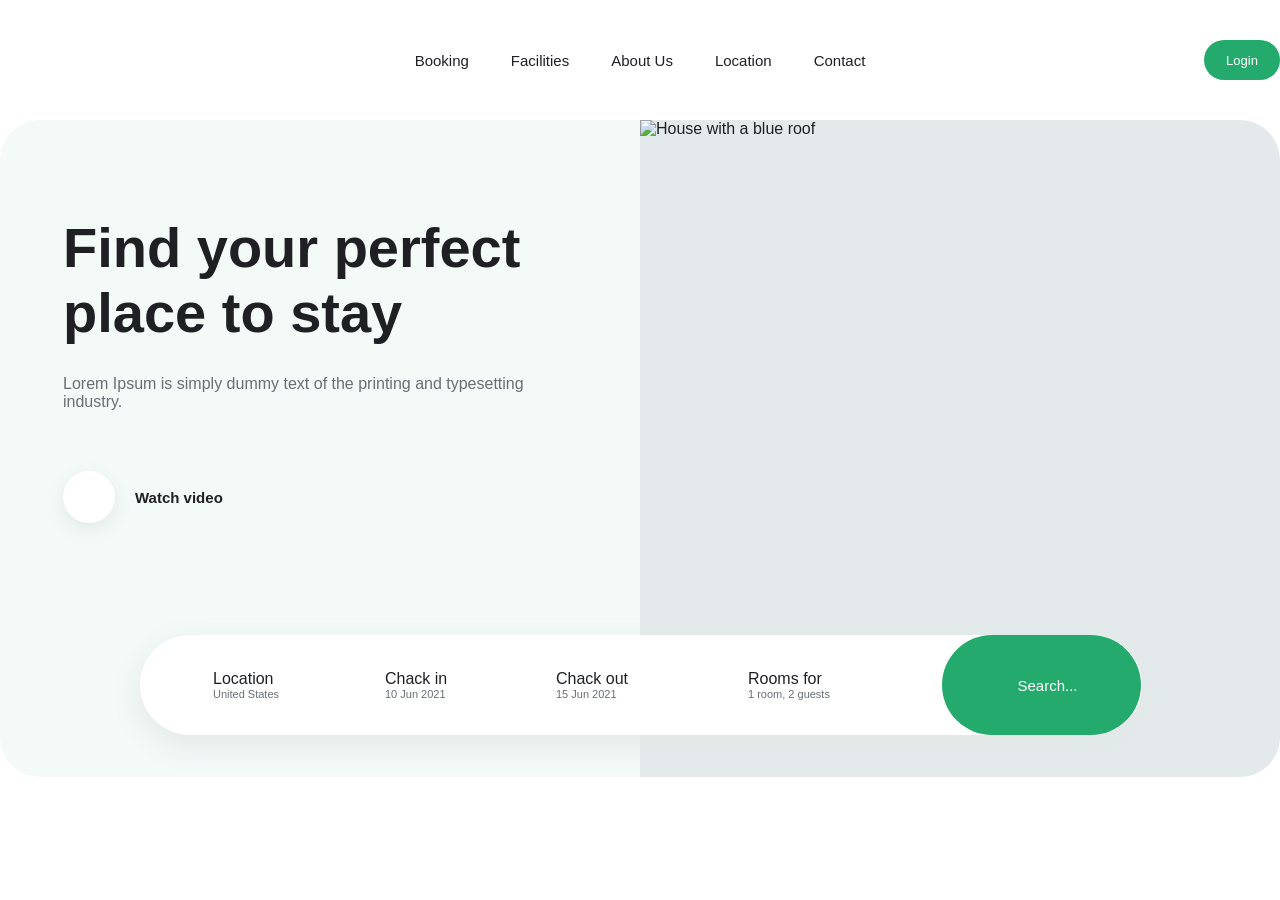
==== voris.html @ c8ea40e9 "third commit" ====
<!DOCTYPE html>
<html lang="en">
<head>
    <meta charset="UTF-8">
    <meta name="viewport" content="width=device-width, initial-scale=1.0">
    <title>Document</title>
    <link rel="stylesheet" href="./voris.css">
</head>
<body>
    <div class="box">
    <div class="nav">
        <div></div>
        <div class="menu">
            <a href="#">Booking</a>
            <a href="#">Facilities</a>
            <a href="#">About Us</a>
            <a href="#">Location</a>
            <a href="#">Contact</a>
        </div>
        <a class="login" href="#">Login</a>
    </div>
</div>
<div class="box">
    <div class="hero">
        <div class="hero-left">
            <h1 class="hero-title">Find your perfect place to stay</h1>
            <p class="hero-text">Lorem Ipsum is simply dummy text of the printing and typesetting industry.</p>
            <div class="watch">
                <div class="play"><i class="fas fa-play"></i></div>
                <p class="watch-text">Watch video</p>
            </div>
        </div>
        <img class="hero-img" src="" alt="House with a blue roof">
        <div class="search">
            <div class="s-field">
                <i class="fas fa-map-marker-alt"></i>
                <p class="s-name">Location</p>
                <p class="s-sub">United States</p>
            </div>
            <div class="s-field">
                <i class="far fa-calendar-alt"></i>
                <p class="s-name">Chack in</p>
                <p class="s-sub">10 Jun 2021</p>
            </div>
            <div class="s-field">
                <i class="far fa-calendar-alt"></i>
                <p class="s-name">Chack out</p>
                <p class="s-sub">15 Jun 2021</p>
            </div>
            <div class="s-field">
                <i class="fas fa-user"></i>
                <p class="s-name">Rooms for</p>
                <p class="s-sub">1 room, 2 guests</p>
            </div>
            <a class="s-btn" href="#"><i class="fas fa-search"></i>Search...</a>
        </div>
    </div>
</div>
</body>
</html>
---- voris.css ----
*{
    margin: 0px;
    padding: 0px;
}
body{
    background-color: white;
    font-family: Arial, Helvetica, sans-serif;
    font-size: 16px;
    color: rgb(30, 32, 36);
}
img{
    display: block;
    background-color: rgb(228, 234, 236);
}
a{
    color: rgb(30, 32, 36);
    text-decoration: none;
}
.box{
    position: relative;
    width: 1280px;
    margin: 0px auto;
}
h2{
    font-size: 40px;
    font-weight: bold;
}
.pill{
    display: grid;
    place-items: center;
    width: 170px;
    height: 52px;
    border-radius: 26px;
    background-color: rgb(37, 170, 110);
    font-size: 14px;
    color: white;
}
@media (max-width: 1200px){
    .box{
        width: 940px;
    }
    h2{
        font-size: 34px;
    }
}
@media (max-width: 700px){
    .box{
        width: 320px;
    }
    h2{
        font-size: 28px;
    }
}
.nav{
    display: grid;
    grid-template-columns: 1fr auto 1fr;
    align-items: center;
    height: 120px;
}
.menu{
    display: grid;
    grid-template-columns: repeat(5, auto);
    gap: 42px;
}
.menu a{
    font-size: 15px;
}
.login{
    display: grid;
    place-items: center;
    place-self: center end;
    width: 76px;
    height: 40px;
    border-radius: 20px;
    background-color: rgb(37, 170, 110);
    font-size: 13px;
    color: white;
}
@media (max-width: 700px){
    .menu{
        display: none;
    }
    .nav{
        grid-template-columns: 1fr 1fr;
        height: 80px;
    }
}
.hero{
    position: relative;
    display: grid;
    grid-template-columns: 1fr 640px;
    height: 657px;
    border-radius: 40px;
    background-color: rgb(243, 250, 248);
}
.hero-left{
    padding: 95px 0px 0px 63px;
}
.hero-title{
    width: 560px;
    font-size: 56px;
    font-weight: bold;
}
.hero-text{
    width: 500px;
    margin-top: 30px;
    font-size: 16px;
    color: rgb(105, 110, 115);
}
.watch{
    display: grid;
    grid-template-columns: auto auto;
    justify-content: start;
    align-items: center;
    gap: 20px;
    margin-top: 60px;
}
.play{
    display: grid;
    place-items: center;
    width: 52px;
    height: 52px;
    border-radius: 50%;
    background-color: white;
    box-shadow: 0px 6px 18px rgb(225, 232, 230);
    font-size: 14px;
    color: rgb(37, 170, 110);
}
.watch-text{
    font-size: 15px;
    font-weight: bold;
}
.hero-img{
    width: 640px;
    height: 657px;
    border-radius: 0px 40px 40px 0px;
}
.search{
    position: absolute;
    top: 515px;
    left: 140px;
    display: grid;
    grid-template-columns: 172px 171px 192px 224px 199px;
    align-items: center;
    width: 959px;
    height: 100px;
    padding-left: 43px;
    border-radius: 50px;
    background-color: white;
    box-shadow: 0px 10px 30px rgb(225, 232, 230);
}
.s-field{
    display: grid;
    grid-template-columns: 30px auto;
    grid-template-rows: auto auto;
    align-items: center;
}
.s-field i{
    grid-row: 1 / 3;
    place-self: center start;
    font-size: 18px;
    color: rgb(37, 170, 110);
}
.s-name{
    font-size: 16px;
}
.s-sub{
    font-size: 11px;
    color: rgb(105, 110, 115);
}
.s-btn{
    display: grid;
    grid-template-columns: auto auto;
    justify-content: center;
    align-items: center;
    gap: 12px;
    width: 199px;
    height: 100px;
    border-radius: 50px;
    background-color: rgb(37, 170, 110);
    font-size: 15px;
    color: white;
}
@media (max-width: 1200px){
    .hero{
        grid-template-columns: 1fr 420px;
        height: 560px;
    }
    .hero-left{
        padding: 70px 0px 0px 40px;
    }
    .hero-title{
        width: 440px;
        font-size: 44px;
    }
    .hero-text{
        width: 400px;
    }
    .hero-img{
        width: 420px;
        height: 560px;
    }
    .search{
        top: 450px;
        left: 40px;
        grid-template-columns: 150px 140px 150px 160px 150px;
        width: 760px;
        padding-left: 30px;
    }
}
@media (max-width: 700px){
    .hero{
        grid-template-columns: 1fr;
        height: auto;
        padding-bottom: 20px;
    }
    .hero-left{
        padding: 30px 20px 0px 20px;
    }
    .hero-title{
        width: 280px;
        font-size: 34px;
    }
    .hero-text{
        width: 280px;
        margin-top: 16px;
    }
    .watch{
        margin-top: 24px;
    }
    .hero-img{
        width: 320px;
        height: 240px;
        margin-top: 24px;
        border-radius: 0px;
    }
    .search{
        position: relative;
        top: 0px;
        left: 0px;
        grid-template-columns: 1fr;
        width: 260px;
        height: auto;
        margin: 20px auto 0px auto;
        padding: 20px;
        gap: 14px;
        border-radius: 24px;
    }
    .s-btn{
        width: 260px;
        height: 56px;
        border-radius: 28px;
    }
}
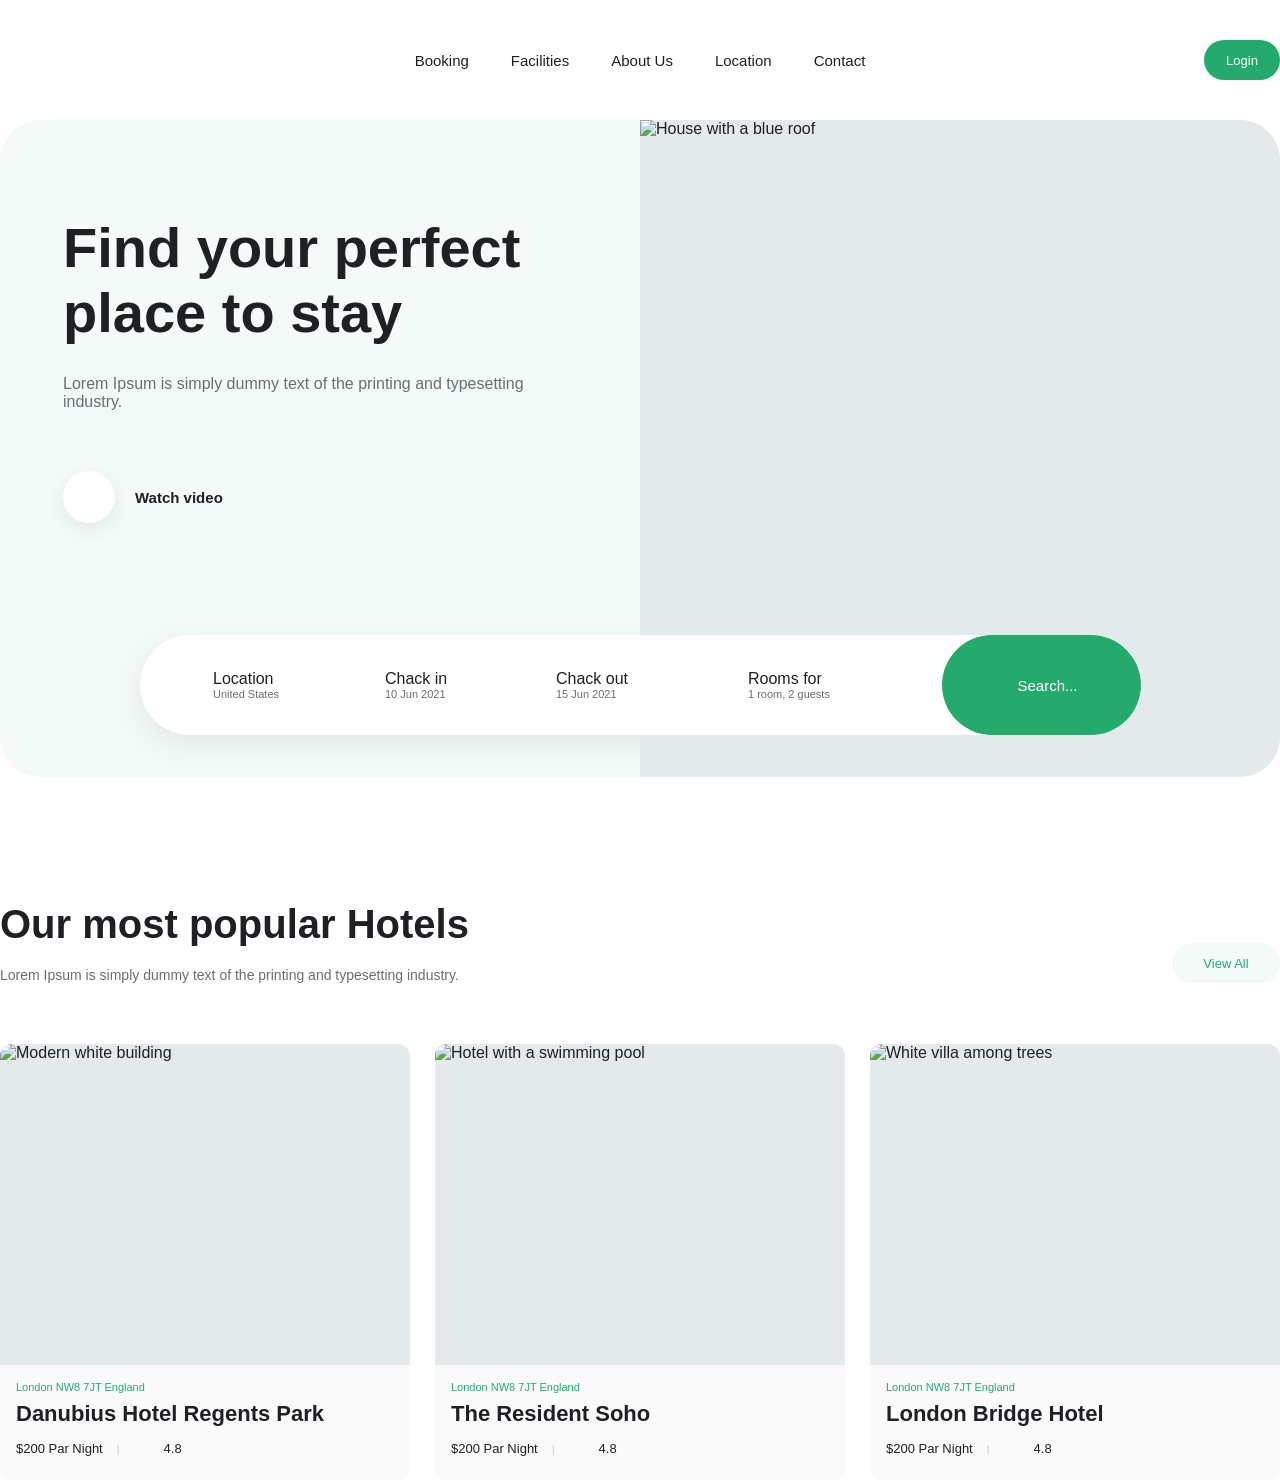
==== commit 30aecb46: "fourth commit" ====
--- a/voris.html
+++ b/voris.html
@@ -56,5 +56,54 @@
         </div>
     </div>
 </div>
+<div class="hotels">
+    <div class="box">
+        <div class="h-head">
+            <div>
+                <h2>Our most popular Hotels</h2>
+                <p class="h-sub">Lorem Ipsum is simply dummy text of the printing and typesetting industry.</p>
+            </div>
+            <a class="view" href="#">View All</a>
+        </div>
+        <div class="h-grid">
+            <div class="h-card">
+                <img class="h-img" src="" alt="Modern white building">
+                <div class="h-body">
+                    <p class="h-loc">London NW8 7JT England</p>
+                    <p class="h-name">Danubius Hotel Regents Park</p>
+                    <div class="h-row">
+                        <p class="h-price">$200 Par Night</p>
+                        <p class="h-stars"><span class="sep">|</span><i class="fas fa-star"></i><i class="fas fa-star"></i><i class="fas fa-star"></i><i class="fas fa-star"></i><i class="far fa-star"></i></p>
+                        <p class="h-rate">4.8</p>
+                    </div>
+                </div>
+            </div>
+            <div class="h-card">
+                <img class="h-img" src="" alt="Hotel with a swimming pool">
+                <div class="h-body">
+                    <p class="h-loc">London NW8 7JT England</p>
+                    <p class="h-name">The Resident Soho</p>
+                    <div class="h-row">
+                        <p class="h-price">$200 Par Night</p>
+                        <p class="h-stars"><span class="sep">|</span><i class="fas fa-star"></i><i class="fas fa-star"></i><i class="fas fa-star"></i><i class="fas fa-star"></i><i class="far fa-star"></i></p>
+                        <p class="h-rate">4.8</p>
+                    </div>
+                </div>
+            </div>
+            <div class="h-card">
+                <img class="h-img" src="" alt="White villa among trees">
+                <div class="h-body">
+                    <p class="h-loc">London NW8 7JT England</p>
+                    <p class="h-name">London Bridge Hotel</p>
+                    <div class="h-row">
+                        <p class="h-price">$200 Par Night</p>
+                        <p class="h-stars"><span class="sep">|</span><i class="fas fa-star"></i><i class="fas fa-star"></i><i class="fas fa-star"></i><i class="fas fa-star"></i><i class="far fa-star"></i></p>
+                        <p class="h-rate">4.8</p>
+                    </div>
+                </div>
+            </div>
+        </div>
+    </div>
+</div>
 </body>
 </html>
--- a/voris.css
+++ b/voris.css
@@ -251,4 +251,107 @@
         height: 56px;
         border-radius: 28px;
     }
+}
+.hotels{
+    padding-top: 125px;
+}
+.h-head{
+    display: grid;
+    grid-template-columns: 1fr auto;
+    align-items: end;
+}
+.h-sub{
+    width: 500px;
+    margin-top: 20px;
+    font-size: 14px;
+    color: rgb(105, 110, 115);
+}
+.view{
+    display: grid;
+    place-items: center;
+    width: 108px;
+    height: 40px;
+    border-radius: 20px;
+    background-color: rgb(243, 250, 248);
+    font-size: 13px;
+    color: rgb(37, 170, 110);
+}
+.h-grid{
+    display: grid;
+    grid-template-columns: repeat(3, 1fr);
+    gap: 25px;
+    margin-top: 61px;
+}
+.h-card{
+    border-radius: 12px;
+    background-color: rgb(250, 250, 250);
+}
+.h-img{
+    width: 100%;
+    height: 321px;
+    border-radius: 12px 12px 0px 0px;
+}
+.h-body{
+    padding: 16px 16px 24px 16px;
+}
+.h-loc{
+    font-size: 11px;
+    color: rgb(37, 170, 110);
+}
+.h-name{
+    margin-top: 8px;
+    font-size: 22px;
+    font-weight: bold;
+}
+.h-row{
+    display: grid;
+    grid-template-columns: auto auto auto;
+    justify-content: start;
+    align-items: center;
+    gap: 14px;
+    margin-top: 14px;
+}
+.h-price{
+    font-size: 13px;
+}
+.h-stars{
+    font-size: 11px;
+    color: rgb(235, 80, 80);
+}
+.h-stars i{
+    margin-left: 4px;
+}
+.sep{
+    margin-right: 10px;
+    color: rgb(200, 205, 205);
+}
+.h-rate{
+    font-size: 13px;
+}
+@media (max-width: 1200px){
+    .h-img{
+        height: 240px;
+    }
+    .h-name{
+        font-size: 18px;
+    }
+}
+@media (max-width: 700px){
+    .hotels{
+        padding-top: 60px;
+    }
+    .h-head{
+        grid-template-columns: 1fr;
+        gap: 16px;
+    }
+    .h-sub{
+        width: 300px;
+    }
+    .h-grid{
+        grid-template-columns: 1fr;
+        margin-top: 30px;
+    }
+    .h-img{
+        height: 220px;
+    }
 }
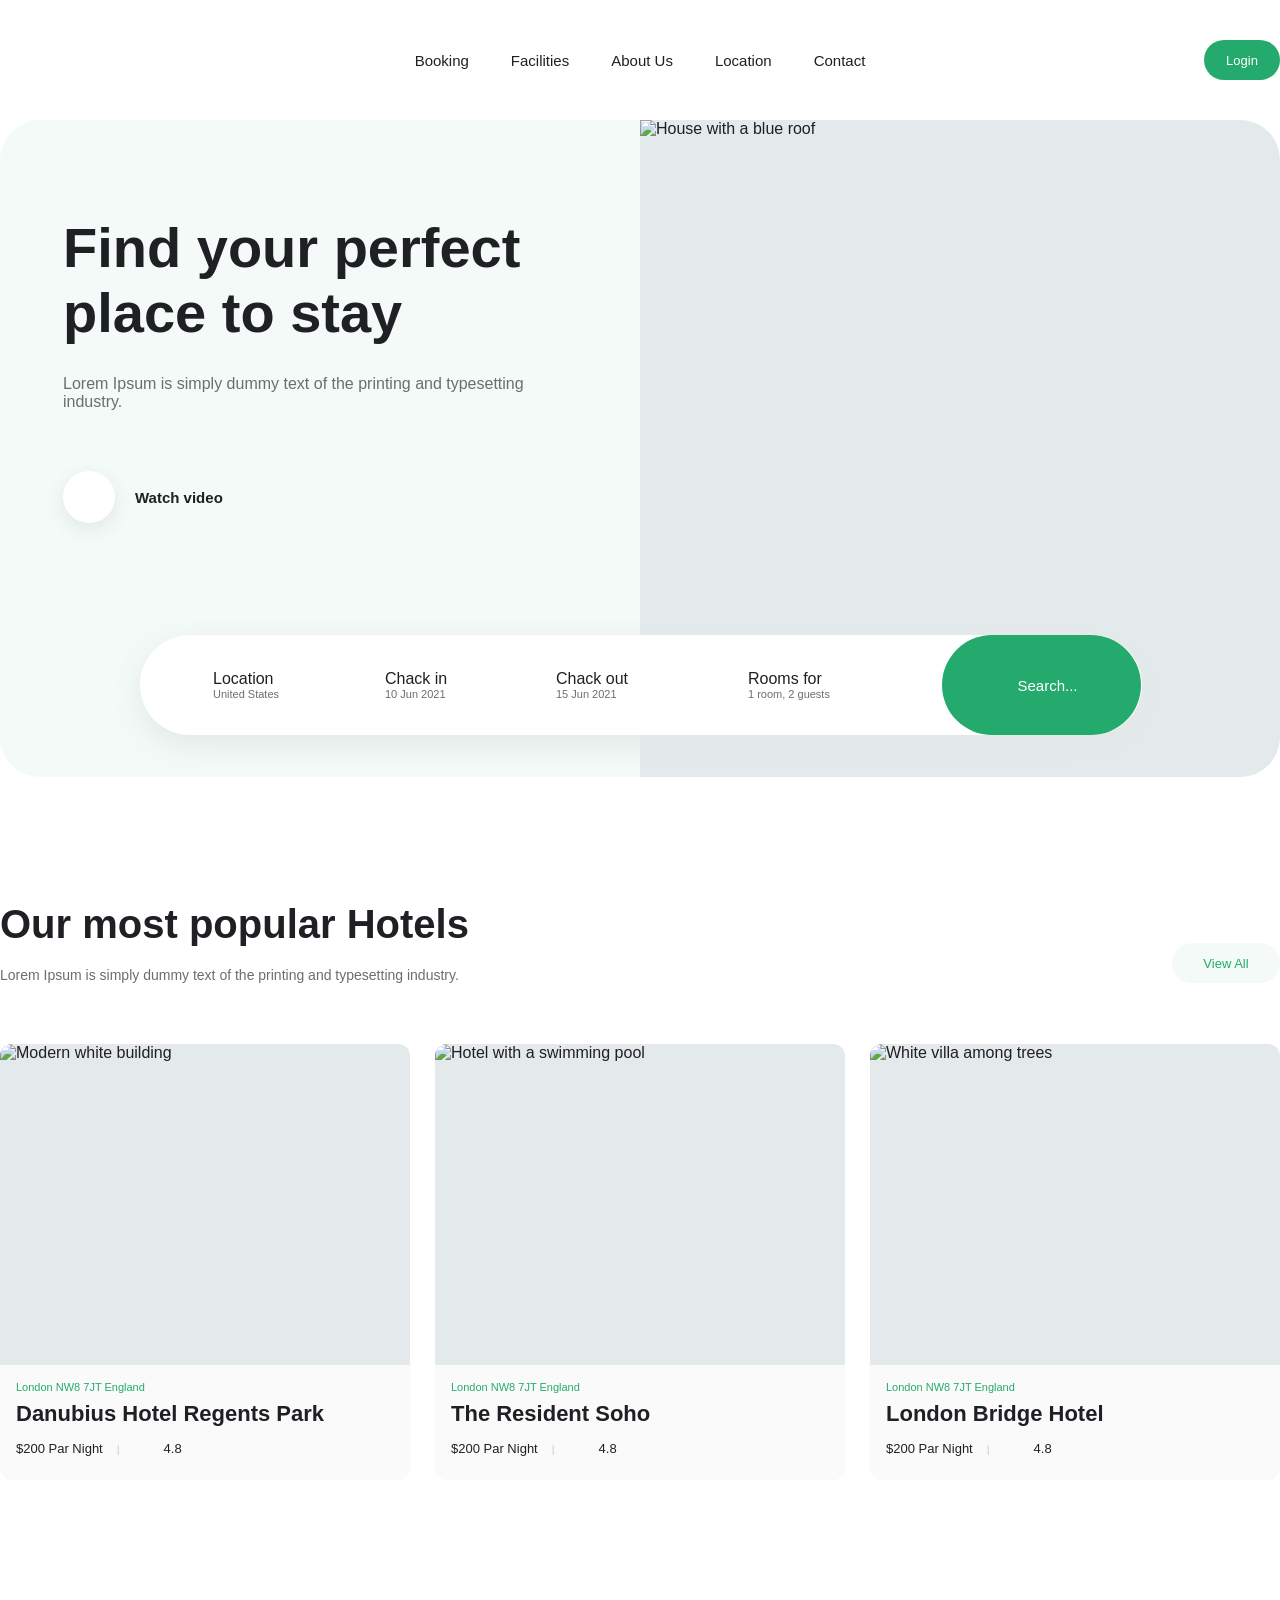
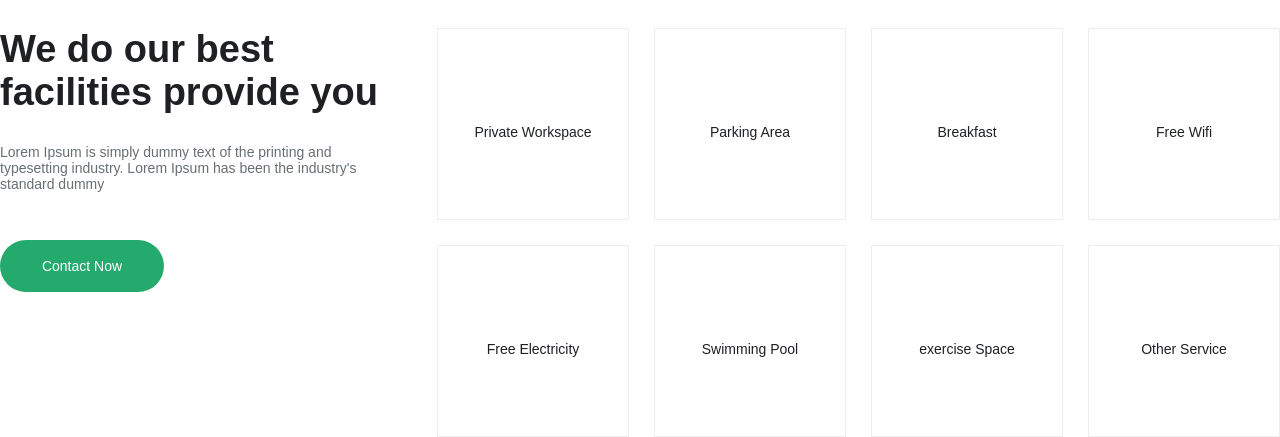
==== commit bcc93a9f: "fifth commit" ====
--- a/voris.html
+++ b/voris.html
@@ -105,5 +105,26 @@
         </div>
     </div>
 </div>
+<div class="facilities">
+    <div class="box">
+        <div class="fac-wrap">
+            <div class="fac-left">
+                <h2 class="fac-title">We do our best facilities provide you</h2>
+                <p class="fac-text">Lorem Ipsum is simply dummy text of the printing and typesetting industry. Lorem Ipsum has been the industry's standard dummy</p>
+                <a class="pill fac-btn" href="#">Contact Now</a>
+            </div>
+            <div class="fac-grid">
+            <div class="fac"><i class="fas fa-laptop"></i><p class="fac-name">Private Workspace</p></div>
+            <div class="fac"><i class="fas fa-parking"></i><p class="fac-name">Parking Area</p></div>
+            <div class="fac"><i class="fas fa-coffee"></i><p class="fac-name">Breakfast</p></div>
+            <div class="fac"><i class="fas fa-wifi"></i><p class="fac-name">Free Wifi</p></div>
+            <div class="fac"><i class="fas fa-bolt"></i><p class="fac-name">Free Electricity</p></div>
+            <div class="fac"><i class="fas fa-swimmer"></i><p class="fac-name">Swimming Pool</p></div>
+            <div class="fac"><i class="fas fa-dumbbell"></i><p class="fac-name">exercise Space</p></div>
+            <div class="fac"><i class="fas fa-ellipsis-h"></i><p class="fac-name">Other Service</p></div>
+            </div>
+        </div>
+    </div>
+</div>
 </body>
 </html>
--- a/voris.css
+++ b/voris.css
@@ -354,4 +354,81 @@
     .h-img{
         height: 220px;
     }
+}
+.facilities{
+    padding-top: 148px;
+}
+.fac-wrap{
+    display: grid;
+    grid-template-columns: 1fr 843px;
+    align-items: start;
+}
+.fac-title{
+    width: 400px;
+    font-size: 38px;
+}
+.fac-text{
+    width: 380px;
+    margin-top: 30px;
+    font-size: 14px;
+    color: rgb(105, 110, 115);
+}
+.fac-btn{
+    width: 164px;
+    height: 52px;
+    margin-top: 48px;
+}
+.fac-grid{
+    display: grid;
+    grid-template-columns: repeat(4, 192px);
+    grid-template-rows: repeat(2, 192px);
+    gap: 25px;
+}
+.fac{
+    display: grid;
+    place-items: center;
+    align-content: center;
+    gap: 16px;
+    border: 1px solid rgb(235, 238, 238);
+    background-color: white;
+}
+.fac i{
+    font-size: 34px;
+    color: rgb(37, 170, 110);
+}
+.fac-name{
+    font-size: 14px;
+}
+@media (max-width: 1200px){
+    .fac-wrap{
+        grid-template-columns: 1fr;
+        gap: 40px;
+    }
+    .fac-title{
+        width: 600px;
+    }
+    .fac-text{
+        width: 600px;
+    }
+    .fac-grid{
+        grid-template-columns: repeat(4, 1fr);
+        grid-template-rows: repeat(2, 150px);
+        gap: 16px;
+    }
+}
+@media (max-width: 700px){
+    .facilities{
+        padding-top: 60px;
+    }
+    .fac-title{
+        width: 300px;
+    }
+    .fac-text{
+        width: 300px;
+    }
+    .fac-grid{
+        grid-template-columns: repeat(2, 1fr);
+        grid-template-rows: repeat(4, 130px);
+        gap: 12px;
+    }
 }
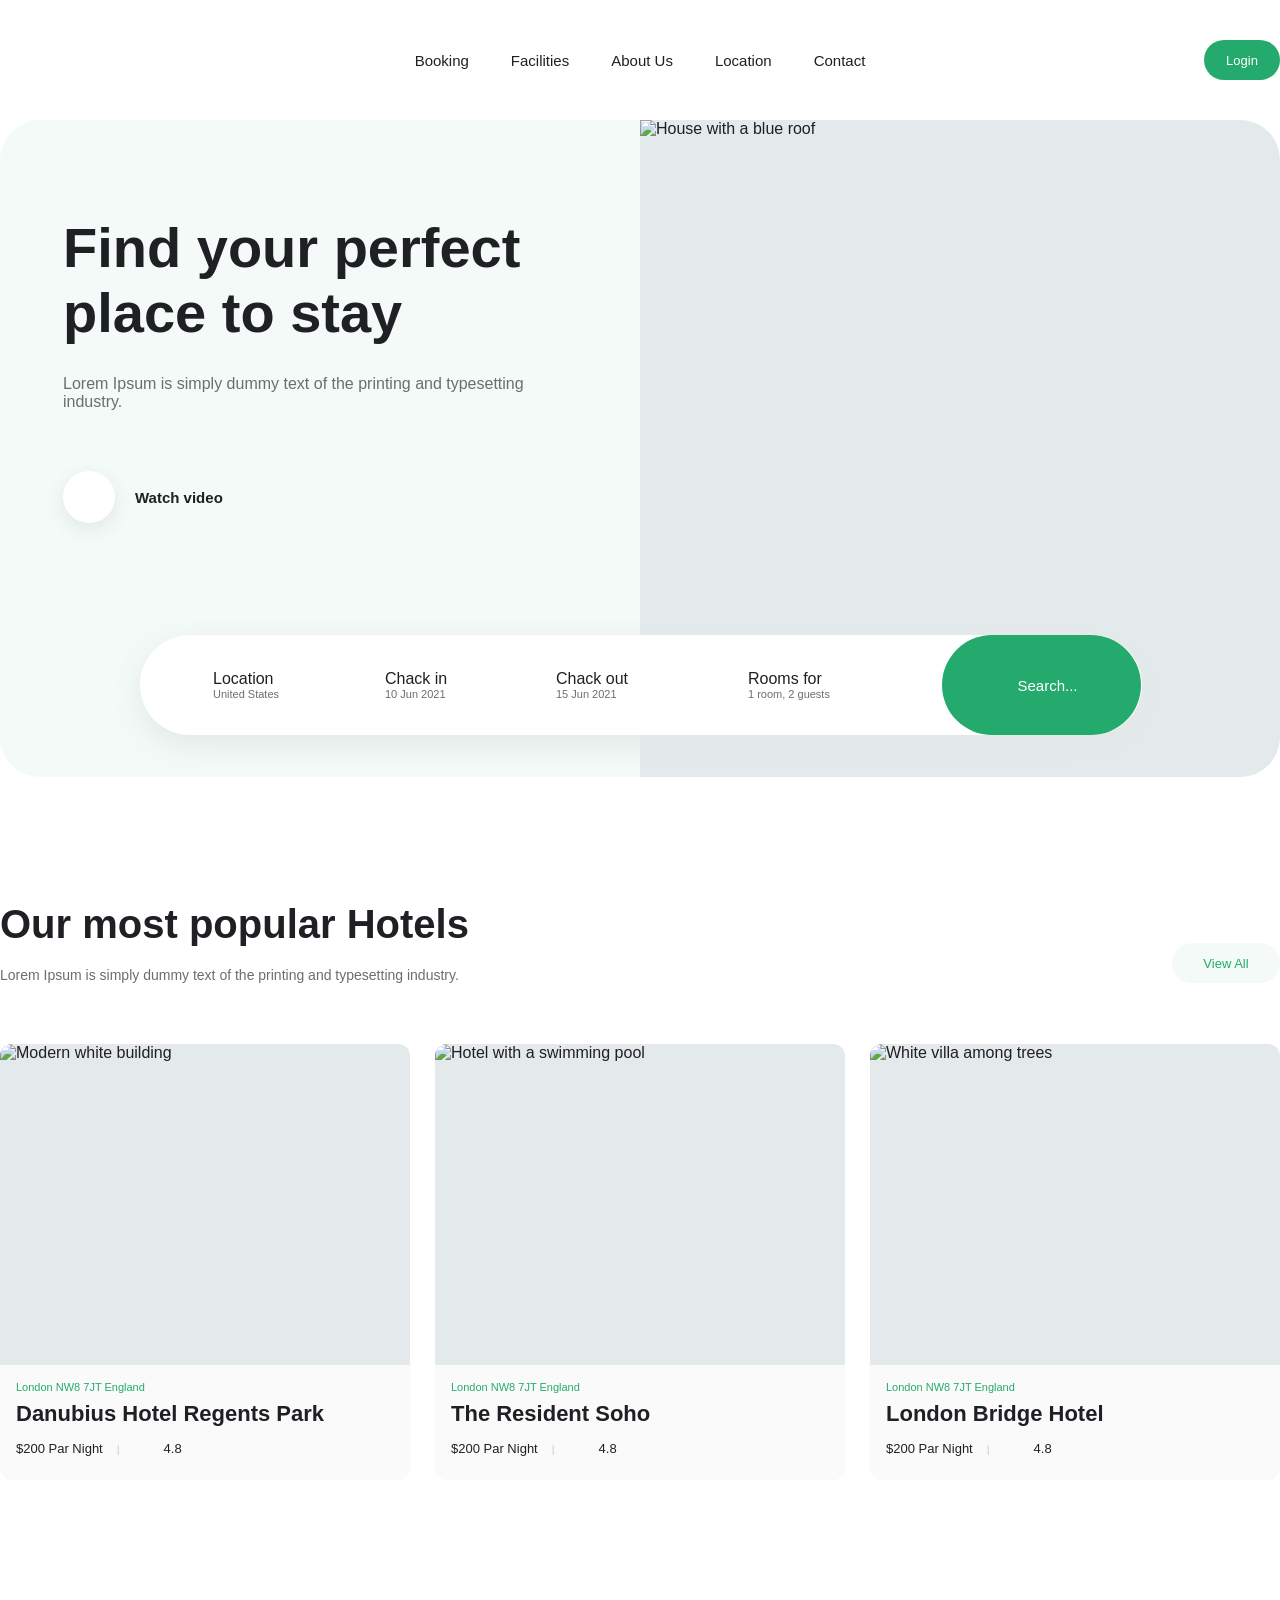
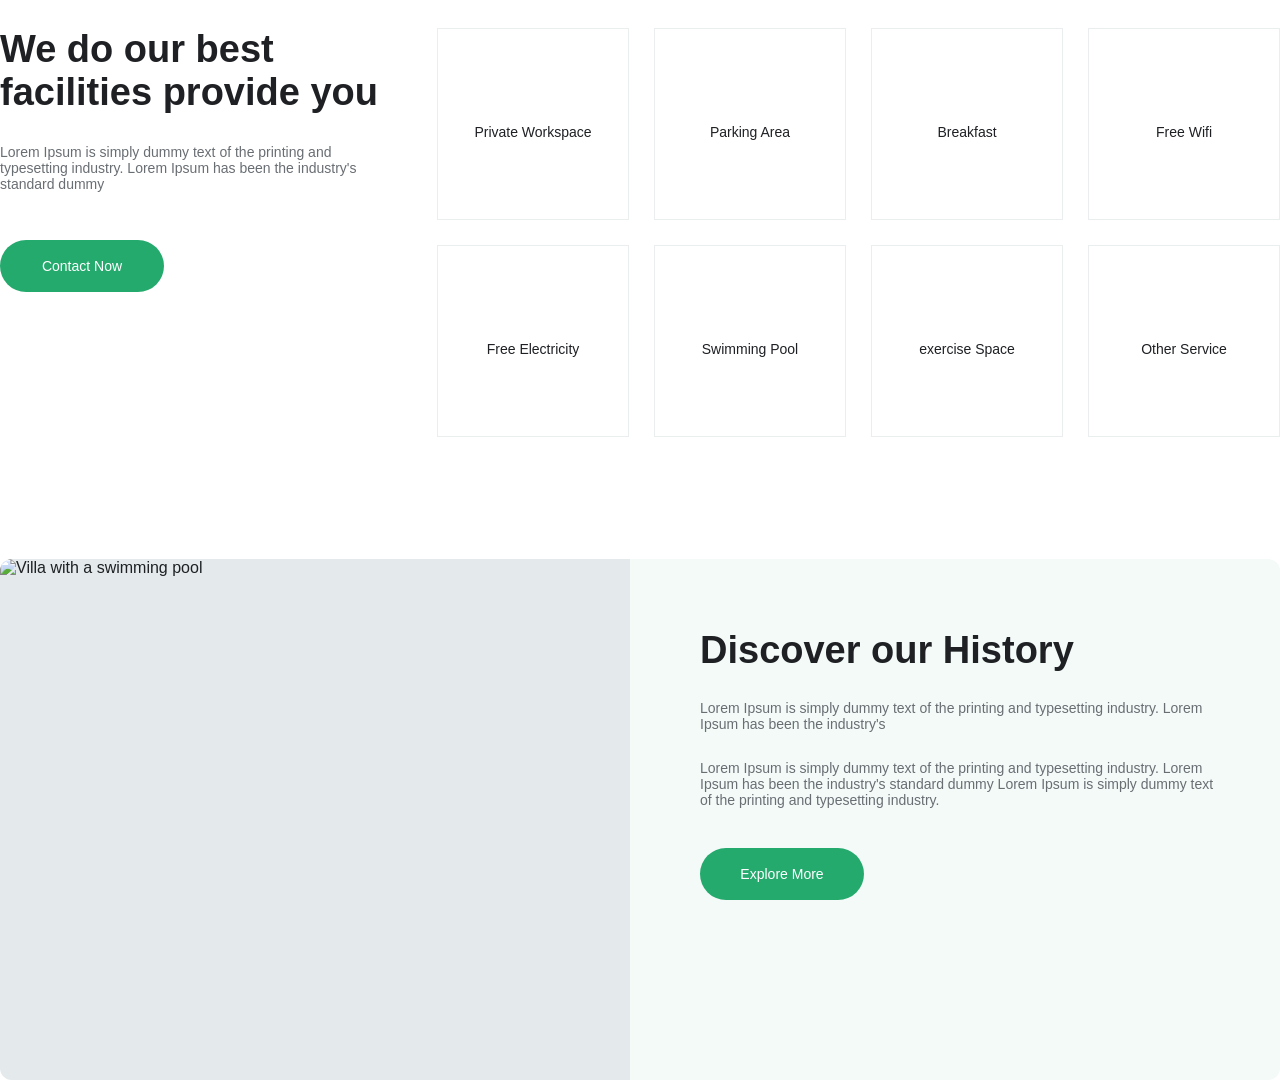
==== commit 186735d9: "sixth commit" ====
--- a/voris.html
+++ b/voris.html
@@ -126,5 +126,18 @@
         </div>
     </div>
 </div>
+<div class="history">
+    <div class="box">
+        <div class="hist">
+            <img class="hist-img" src="" alt="Villa with a swimming pool">
+            <div class="hist-right">
+                <h2 class="hist-title">Discover our History</h2>
+                <p class="hist-text">Lorem Ipsum is simply dummy text of the printing and typesetting industry. Lorem Ipsum has been the industry's</p>
+                <p class="hist-text">Lorem Ipsum is simply dummy text of the printing and typesetting industry. Lorem Ipsum has been the industry's standard dummy Lorem Ipsum is simply dummy text of the printing and typesetting industry.</p>
+                <a class="pill hist-btn" href="#">Explore More</a>
+            </div>
+        </div>
+    </div>
+</div>
 </body>
 </html>
--- a/voris.css
+++ b/voris.css
@@ -431,4 +431,64 @@
         grid-template-rows: repeat(4, 130px);
         gap: 12px;
     }
+}
+.history{
+    padding-top: 122px;
+}
+.hist{
+    display: grid;
+    grid-template-columns: 630px 1fr;
+    height: 521px;
+    border-radius: 12px;
+    background-color: rgb(243, 250, 248);
+}
+.hist-img{
+    width: 630px;
+    height: 521px;
+    border-radius: 12px 0px 0px 12px;
+}
+.hist-right{
+    padding: 70px 60px 0px 70px;
+}
+.hist-title{
+    font-size: 38px;
+}
+.hist-text{
+    margin-top: 28px;
+    font-size: 14px;
+    color: rgb(105, 110, 115);
+}
+.hist-btn{
+    width: 164px;
+    margin-top: 40px;
+}
+@media (max-width: 1200px){
+    .hist{
+        grid-template-columns: 400px 1fr;
+        height: 440px;
+    }
+    .hist-img{
+        width: 400px;
+        height: 440px;
+    }
+    .hist-right{
+        padding: 40px 30px 0px 36px;
+    }
+}
+@media (max-width: 700px){
+    .history{
+        padding-top: 60px;
+    }
+    .hist{
+        grid-template-columns: 1fr;
+        height: auto;
+    }
+    .hist-img{
+        width: 320px;
+        height: 220px;
+        border-radius: 12px 12px 0px 0px;
+    }
+    .hist-right{
+        padding: 24px 20px 30px 20px;
+    }
 }
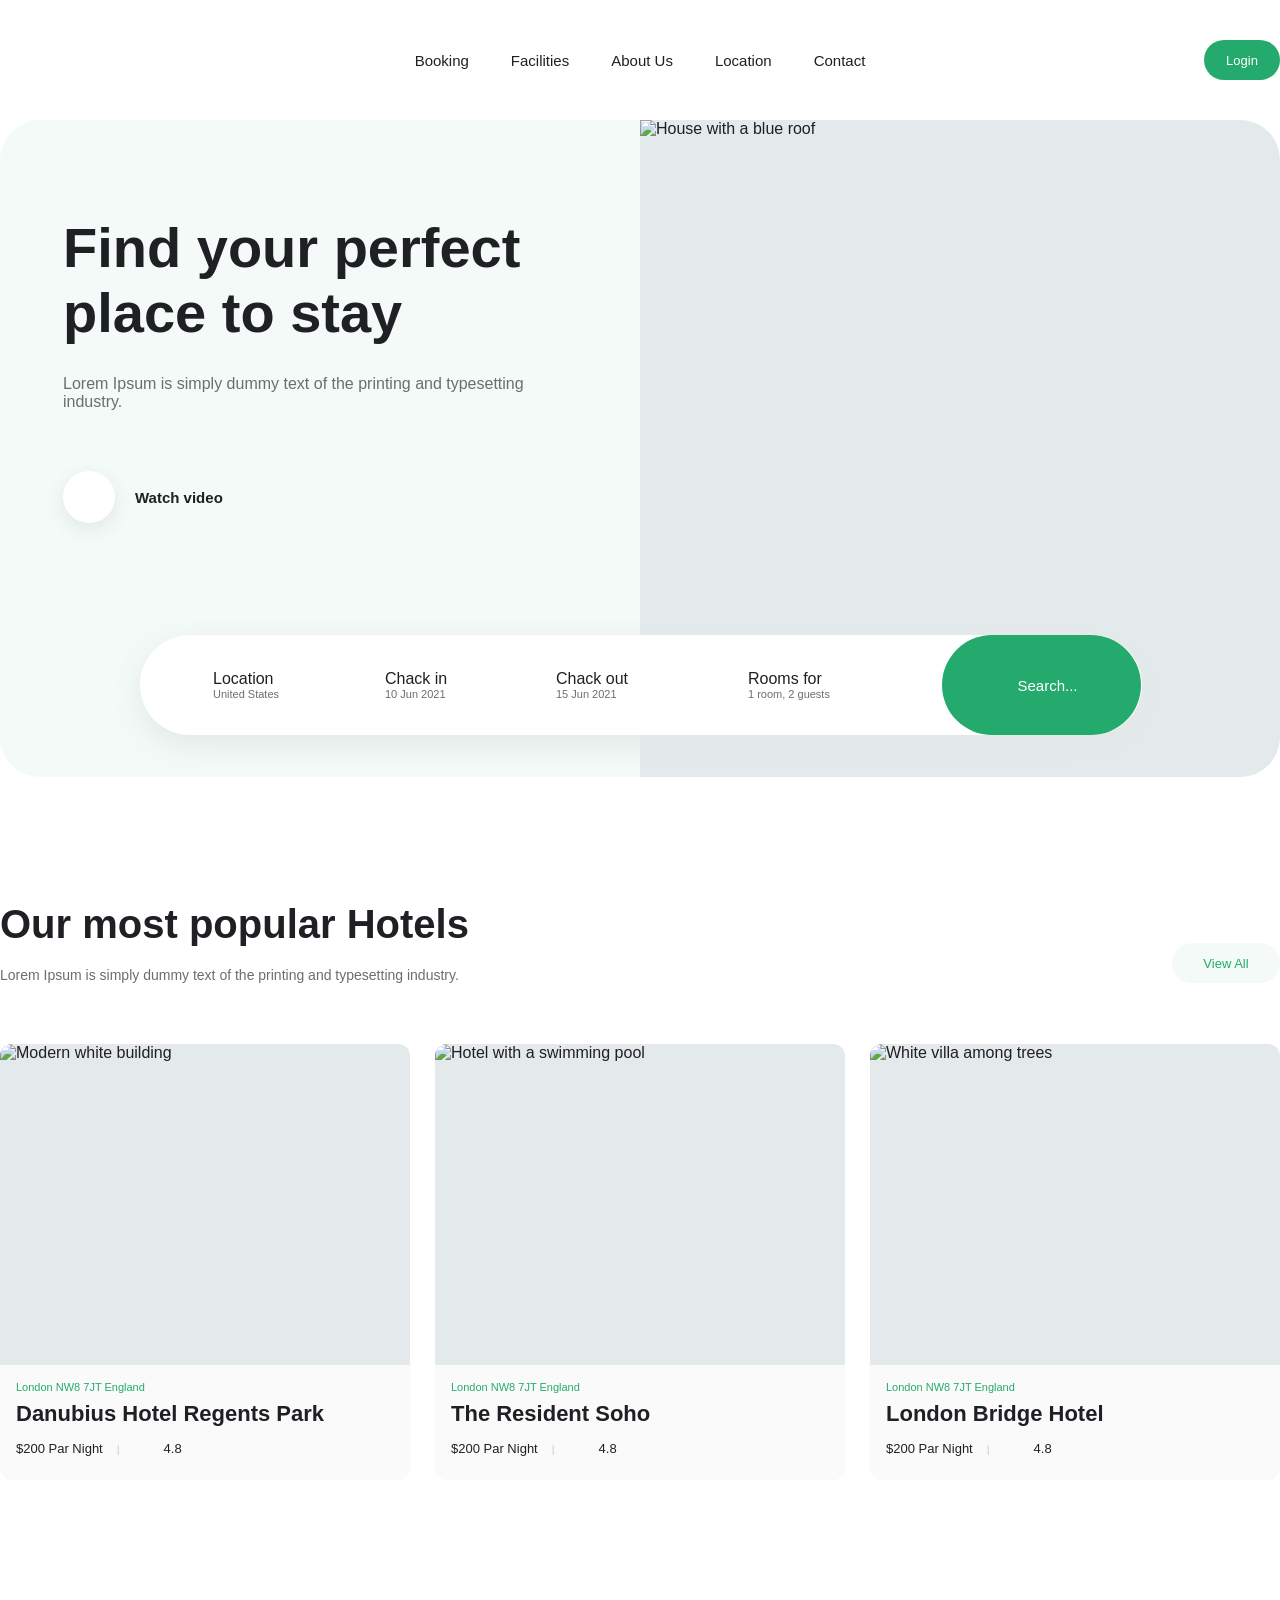
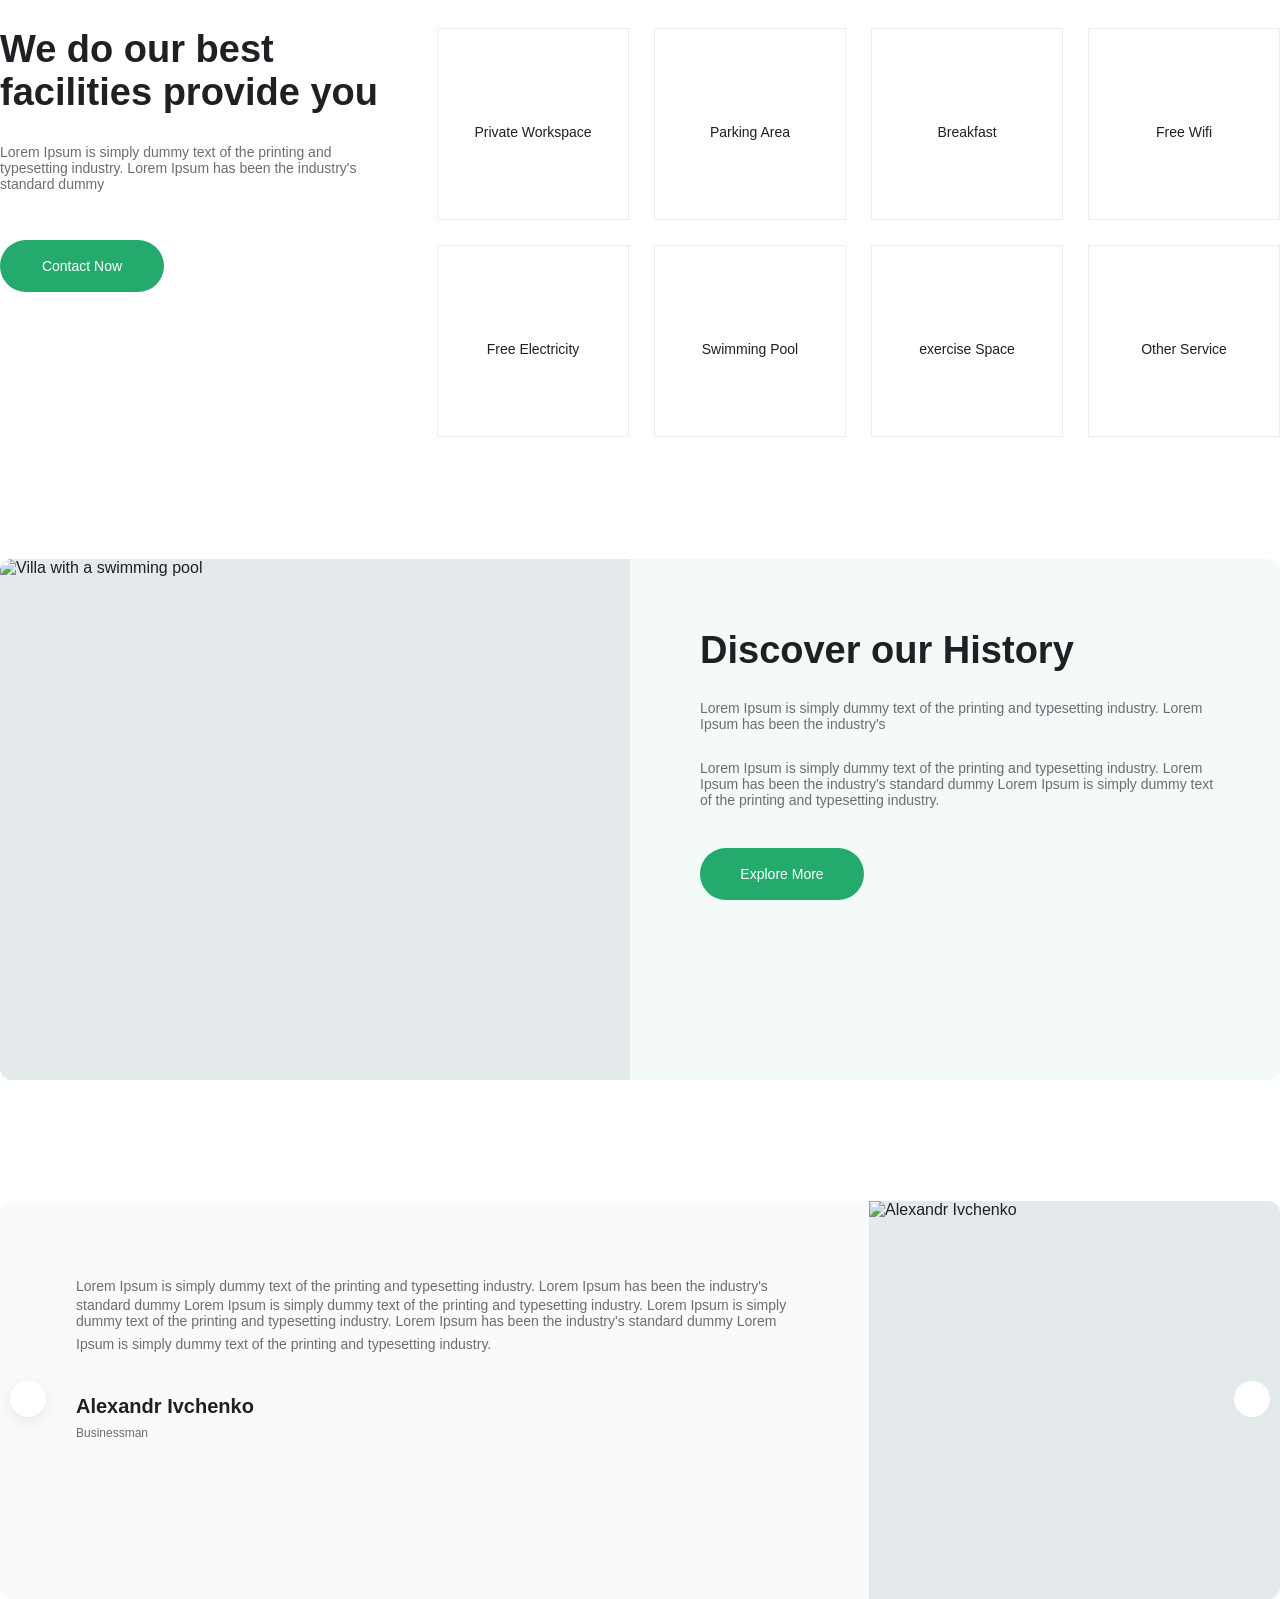
==== commit dd5f3b13: "seventh commit" ====
--- a/voris.html
+++ b/voris.html
@@ -139,5 +139,19 @@
         </div>
     </div>
 </div>
+<div class="reviews">
+    <div class="box">
+        <div class="rev">
+            <div class="rev-left">
+                <p class="rev-text"><i class="fas fa-quote-left"></i>Lorem Ipsum is simply dummy text of the printing and typesetting industry. Lorem Ipsum has been the industry's standard dummy Lorem Ipsum is simply dummy text of the printing and typesetting industry. Lorem Ipsum is simply dummy text of the printing and typesetting industry. Lorem Ipsum has been the industry's standard dummy Lorem Ipsum is simply dummy text of the printing and typesetting industry.<i class="fas fa-quote-right"></i></p>
+                <p class="rev-name">Alexandr Ivchenko</p>
+                <p class="rev-role">Businessman</p>
+            </div>
+            <img class="rev-img" src="" alt="Alexandr Ivchenko">
+            <div class="arrow a-left"><i class="fas fa-chevron-left"></i></div>
+            <div class="arrow a-right"><i class="fas fa-chevron-right"></i></div>
+        </div>
+    </div>
+</div>
 </body>
 </html>
--- a/voris.css
+++ b/voris.css
@@ -491,4 +491,97 @@
     .hist-right{
         padding: 24px 20px 30px 20px;
     }
+}
+.reviews{
+    padding-top: 121px;
+}
+.rev{
+    position: relative;
+    display: grid;
+    grid-template-columns: 1fr 411px;
+    height: 398px;
+    border-radius: 12px;
+    background-color: rgb(250, 250, 250);
+}
+.rev-left{
+    padding: 70px 60px 0px 76px;
+}
+.rev-text{
+    font-size: 14px;
+    color: rgb(105, 110, 115);
+}
+.rev-text i{
+    font-size: 22px;
+    color: rgb(37, 170, 110);
+}
+.rev-name{
+    margin-top: 40px;
+    font-size: 20px;
+    font-weight: bold;
+}
+.rev-role{
+    margin-top: 8px;
+    font-size: 12px;
+    color: rgb(105, 110, 115);
+}
+.rev-img{
+    width: 411px;
+    height: 398px;
+    border-radius: 0px 12px 12px 0px;
+}
+.arrow{
+    position: absolute;
+    top: 180px;
+    display: grid;
+    place-items: center;
+    width: 36px;
+    height: 36px;
+    border-radius: 50%;
+    background-color: white;
+    box-shadow: 0px 4px 14px rgb(225, 232, 230);
+    font-size: 11px;
+    color: rgb(105, 110, 115);
+}
+.a-left{
+    left: 10px;
+}
+.a-right{
+    left: 1234px;
+}
+@media (max-width: 1200px){
+    .rev{
+        grid-template-columns: 1fr 300px;
+    }
+    .rev-img{
+        width: 300px;
+    }
+    .rev-left{
+        padding: 50px 40px 0px 56px;
+    }
+    .a-right{
+        left: 894px;
+    }
+}
+@media (max-width: 700px){
+    .reviews{
+        padding-top: 60px;
+    }
+    .rev{
+        grid-template-columns: 1fr;
+        height: auto;
+    }
+    .rev-left{
+        padding: 30px 20px;
+    }
+    .rev-img{
+        width: 320px;
+        height: 260px;
+        border-radius: 0px 0px 12px 12px;
+    }
+    .arrow{
+        top: 120px;
+    }
+    .a-right{
+        left: 274px;
+    }
 }
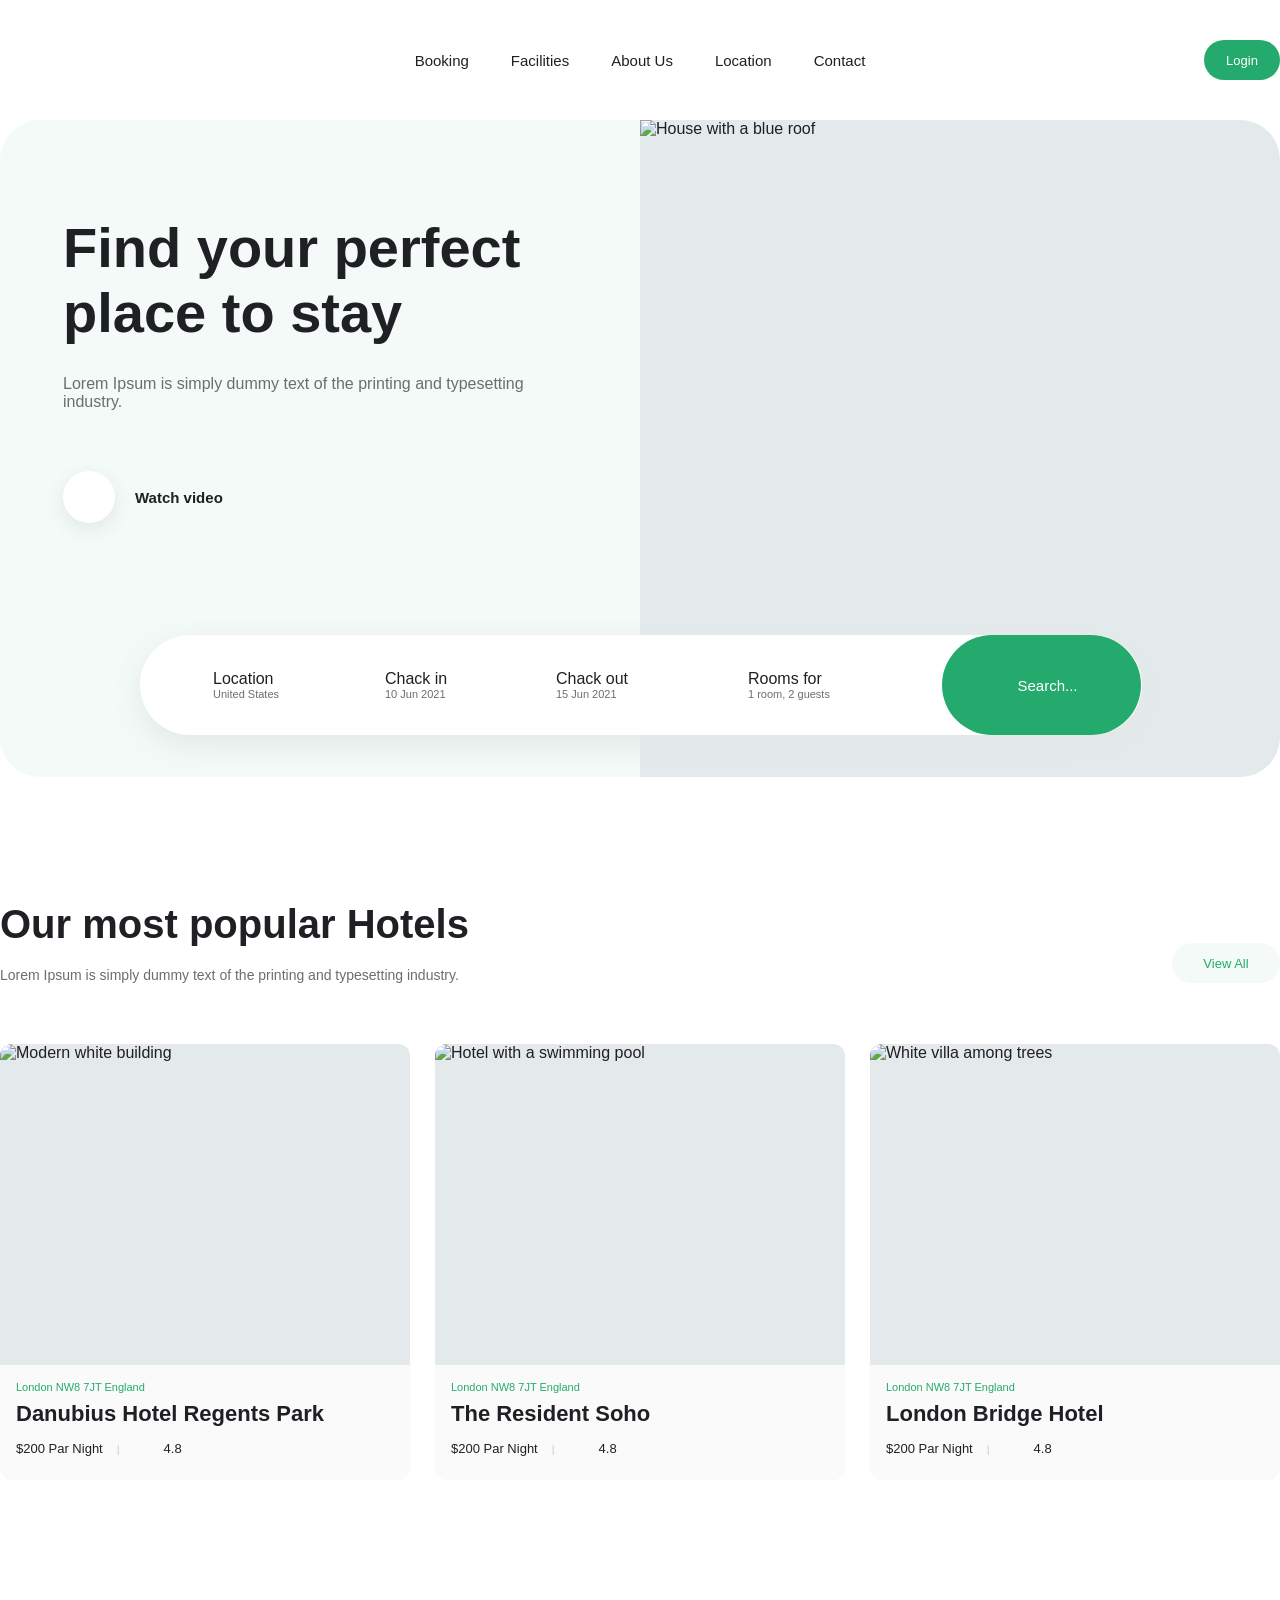
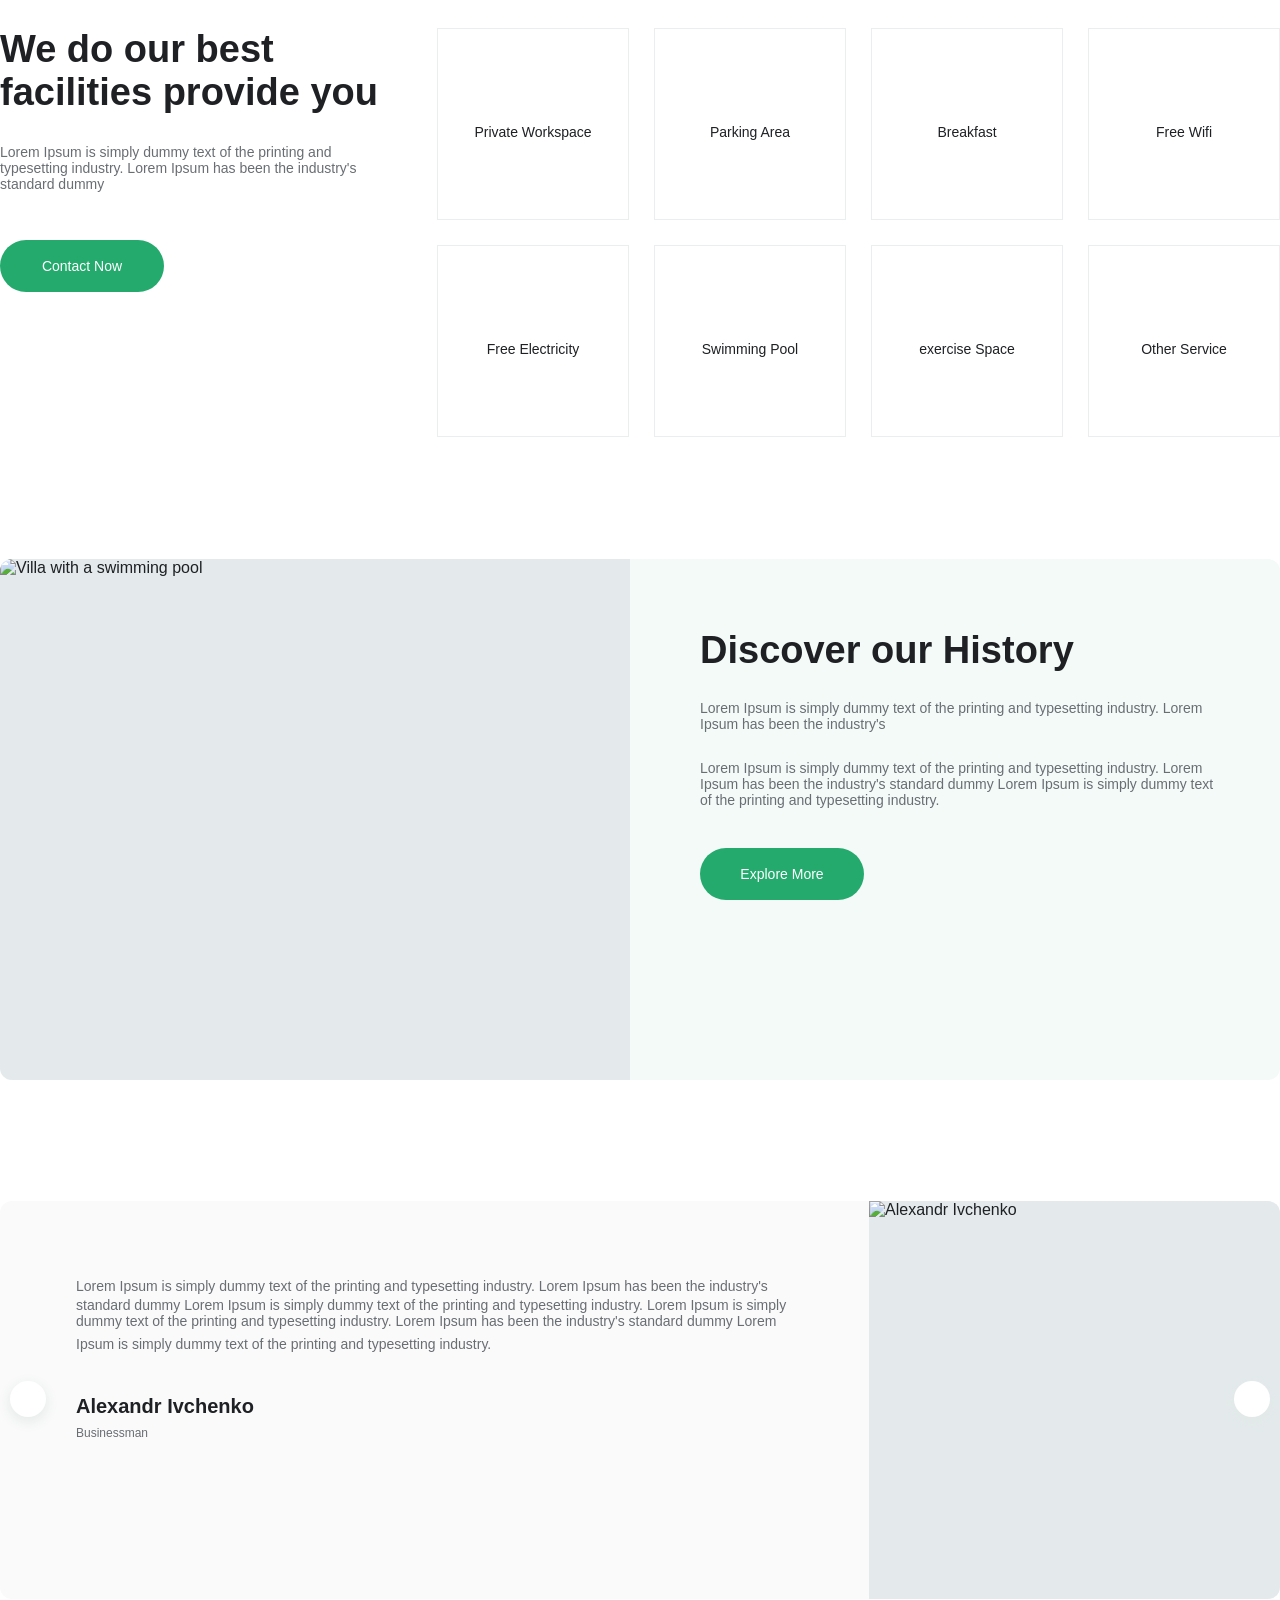
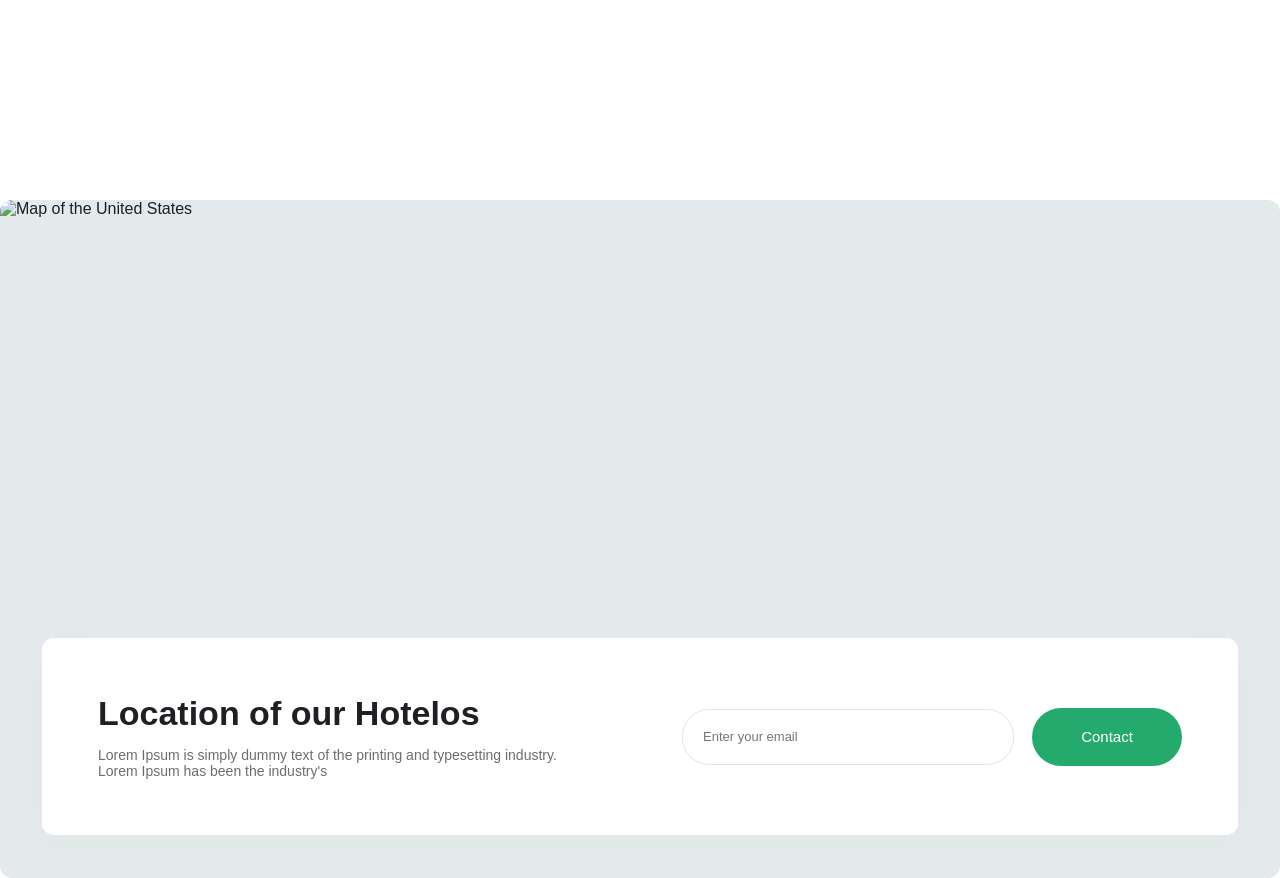
==== commit fc22d2ac: "eighth commit" ====
--- a/voris.html
+++ b/voris.html
@@ -153,5 +153,22 @@
         </div>
     </div>
 </div>
+<div class="map-sec">
+    <div class="box">
+        <div class="map-box">
+            <img class="map-img" src="" alt="Map of the United States">
+            <div class="map-card">
+                <div>
+                    <h2 class="map-title">Location of our Hotelos</h2>
+                    <p class="map-text">Lorem Ipsum is simply dummy text of the printing and typesetting industry. Lorem Ipsum has been the industry's</p>
+                </div>
+                <form class="map-form">
+                    <input class="map-input" type="email" placeholder="Enter your email">
+                    <button class="map-btn" type="submit">Contact</button>
+                </form>
+            </div>
+        </div>
+    </div>
+</div>
 </body>
 </html>
--- a/voris.css
+++ b/voris.css
@@ -584,4 +584,108 @@
     .a-right{
         left: 274px;
     }
+}
+.map-sec{
+    padding-top: 201px;
+}
+.map-box{
+    display: grid;
+}
+.map-img{
+    grid-column: 1;
+    grid-row: 1;
+    width: 100%;
+    height: 678px;
+    border-radius: 12px;
+}
+.map-card{
+    grid-column: 1;
+    grid-row: 1;
+    place-self: end center;
+    display: grid;
+    grid-template-columns: 1fr 500px;
+    align-items: center;
+    width: 1084px;
+    height: 117px;
+    margin-bottom: 43px;
+    padding: 40px 56px;
+    border-radius: 12px;
+    background-color: white;
+    box-shadow: 0px 10px 30px rgb(225, 232, 230);
+}
+.map-title{
+    font-size: 34px;
+}
+.map-text{
+    width: 460px;
+    margin-top: 14px;
+    font-size: 14px;
+    color: rgb(105, 110, 115);
+}
+.map-form{
+    display: grid;
+    grid-template-columns: 330px 150px;
+    justify-content: end;
+    align-items: center;
+    gap: 20px;
+}
+.map-input{
+    width: 290px;
+    height: 54px;
+    padding: 0px 20px;
+    border: 1px solid rgb(225, 230, 230);
+    border-radius: 27px;
+    font-size: 13px;
+}
+.map-btn{
+    width: 150px;
+    height: 58px;
+    border: none;
+    border-radius: 29px;
+    background-color: rgb(37, 170, 110);
+    font-size: 15px;
+    color: white;
+}
+@media (max-width: 1200px){
+    .map-card{
+        grid-template-columns: 1fr;
+        width: 760px;
+        height: auto;
+        padding: 30px 40px;
+        gap: 20px;
+    }
+    .map-form{
+        justify-content: start;
+    }
+    .map-img{
+        height: 560px;
+    }
+}
+@media (max-width: 700px){
+    .map-sec{
+        padding-top: 80px;
+    }
+    .map-img{
+        height: 420px;
+    }
+    .map-card{
+        width: 240px;
+        padding: 20px;
+    }
+    .map-title{
+        font-size: 24px;
+    }
+    .map-text{
+        width: 240px;
+    }
+    .map-form{
+        grid-template-columns: 1fr;
+        gap: 12px;
+    }
+    .map-input{
+        width: 196px;
+    }
+    .map-btn{
+        width: 236px;
+    }
 }
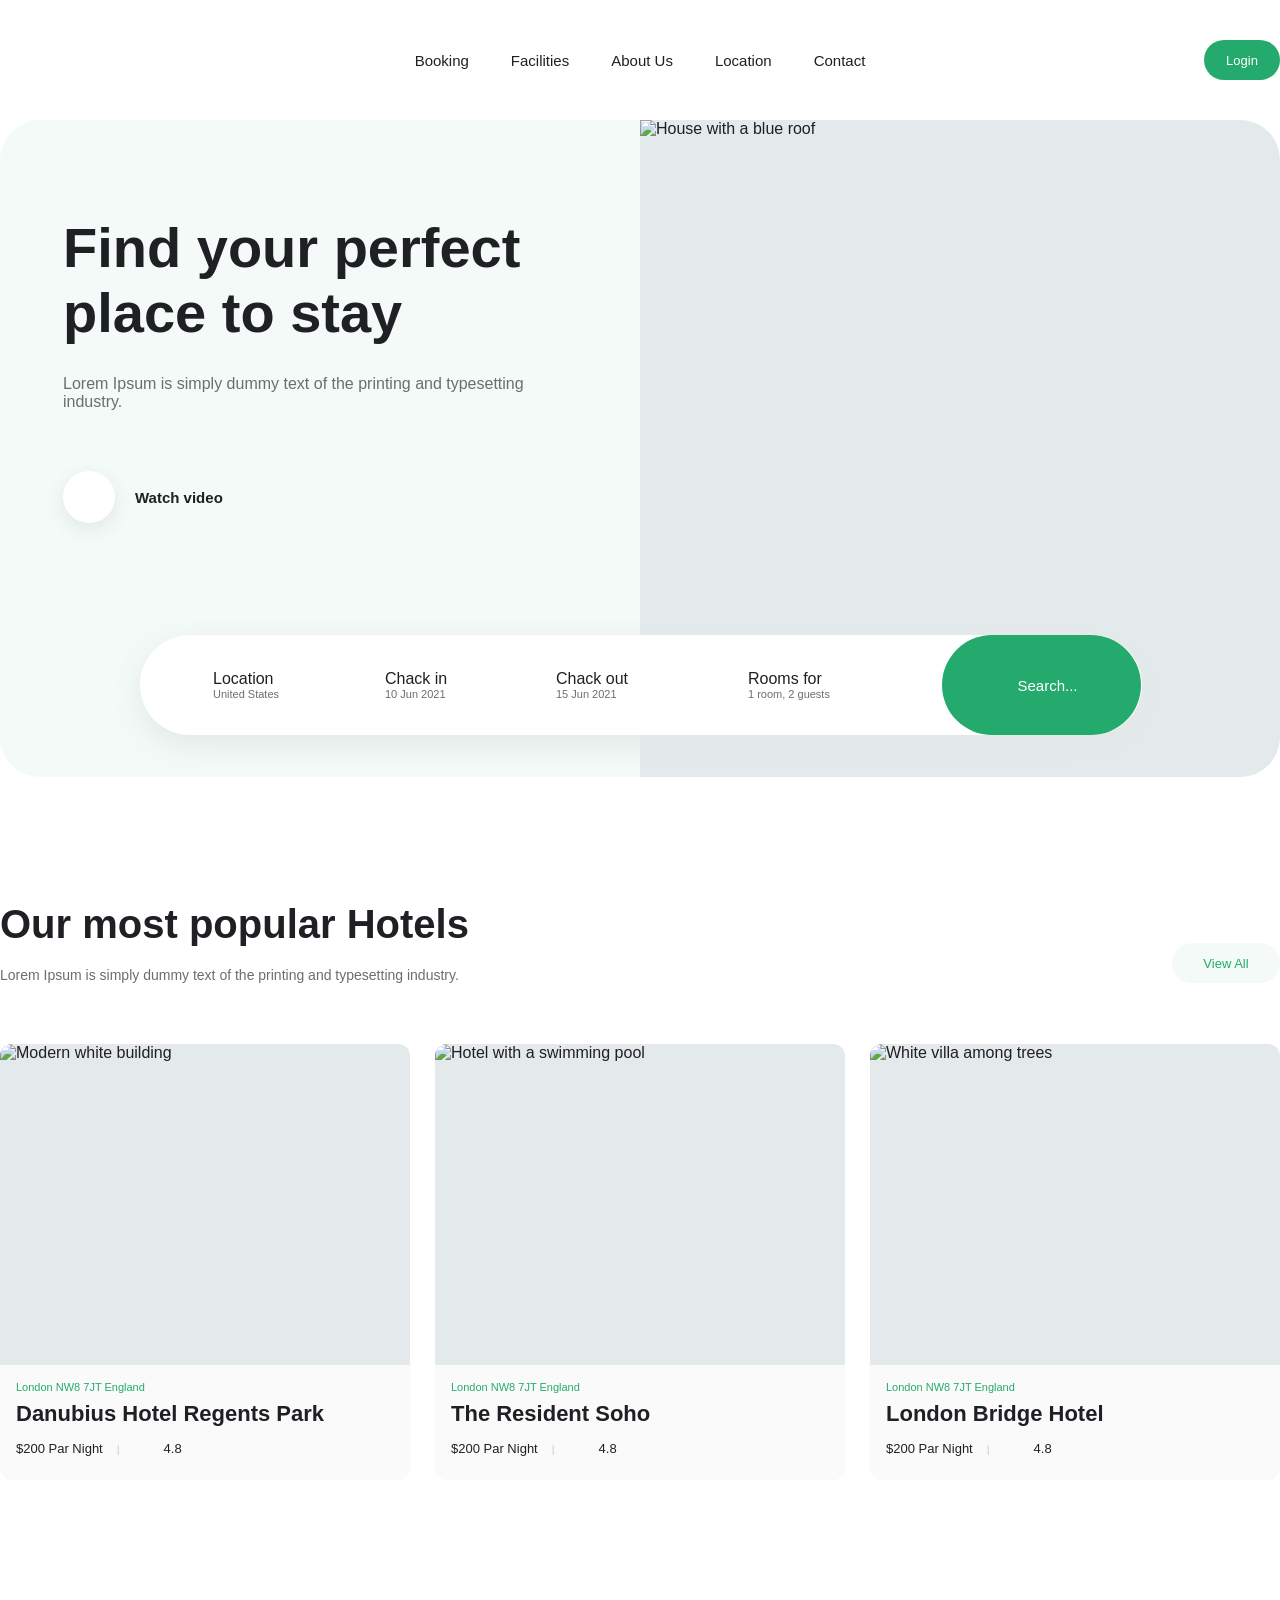
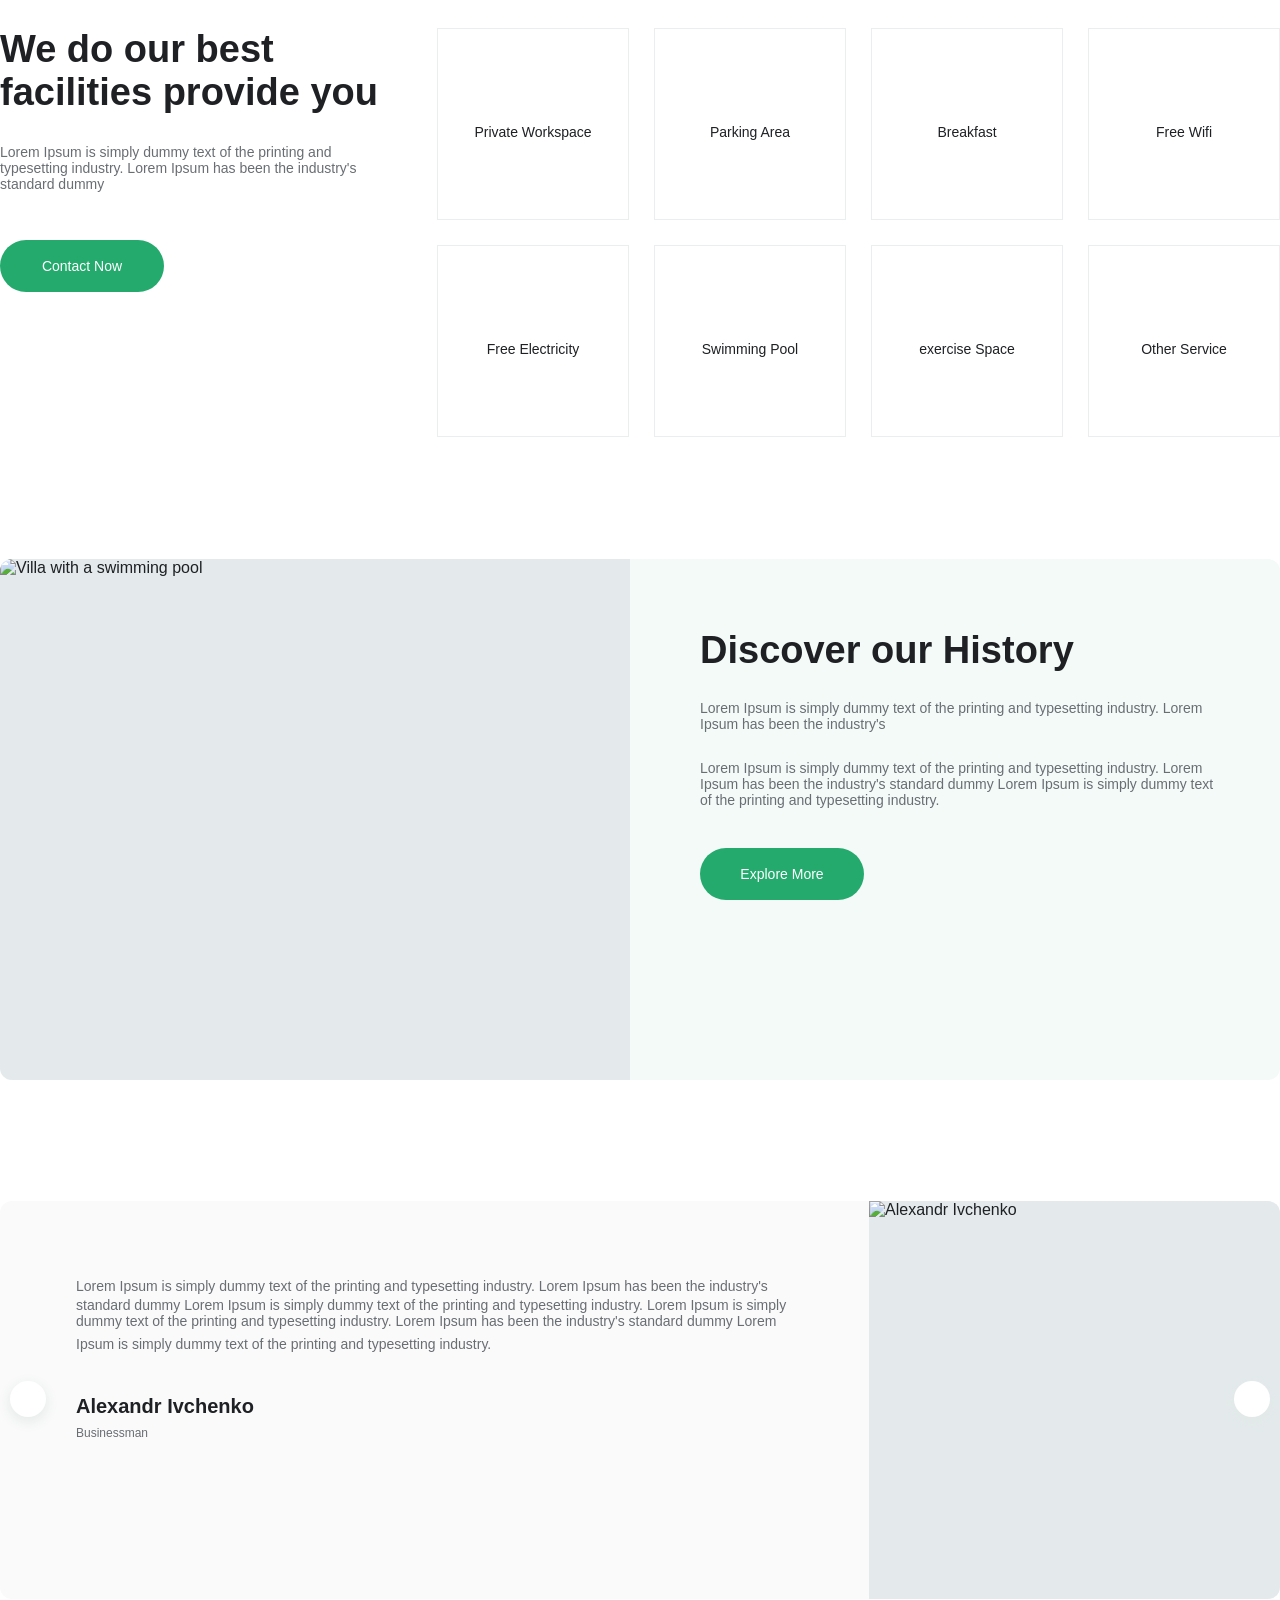
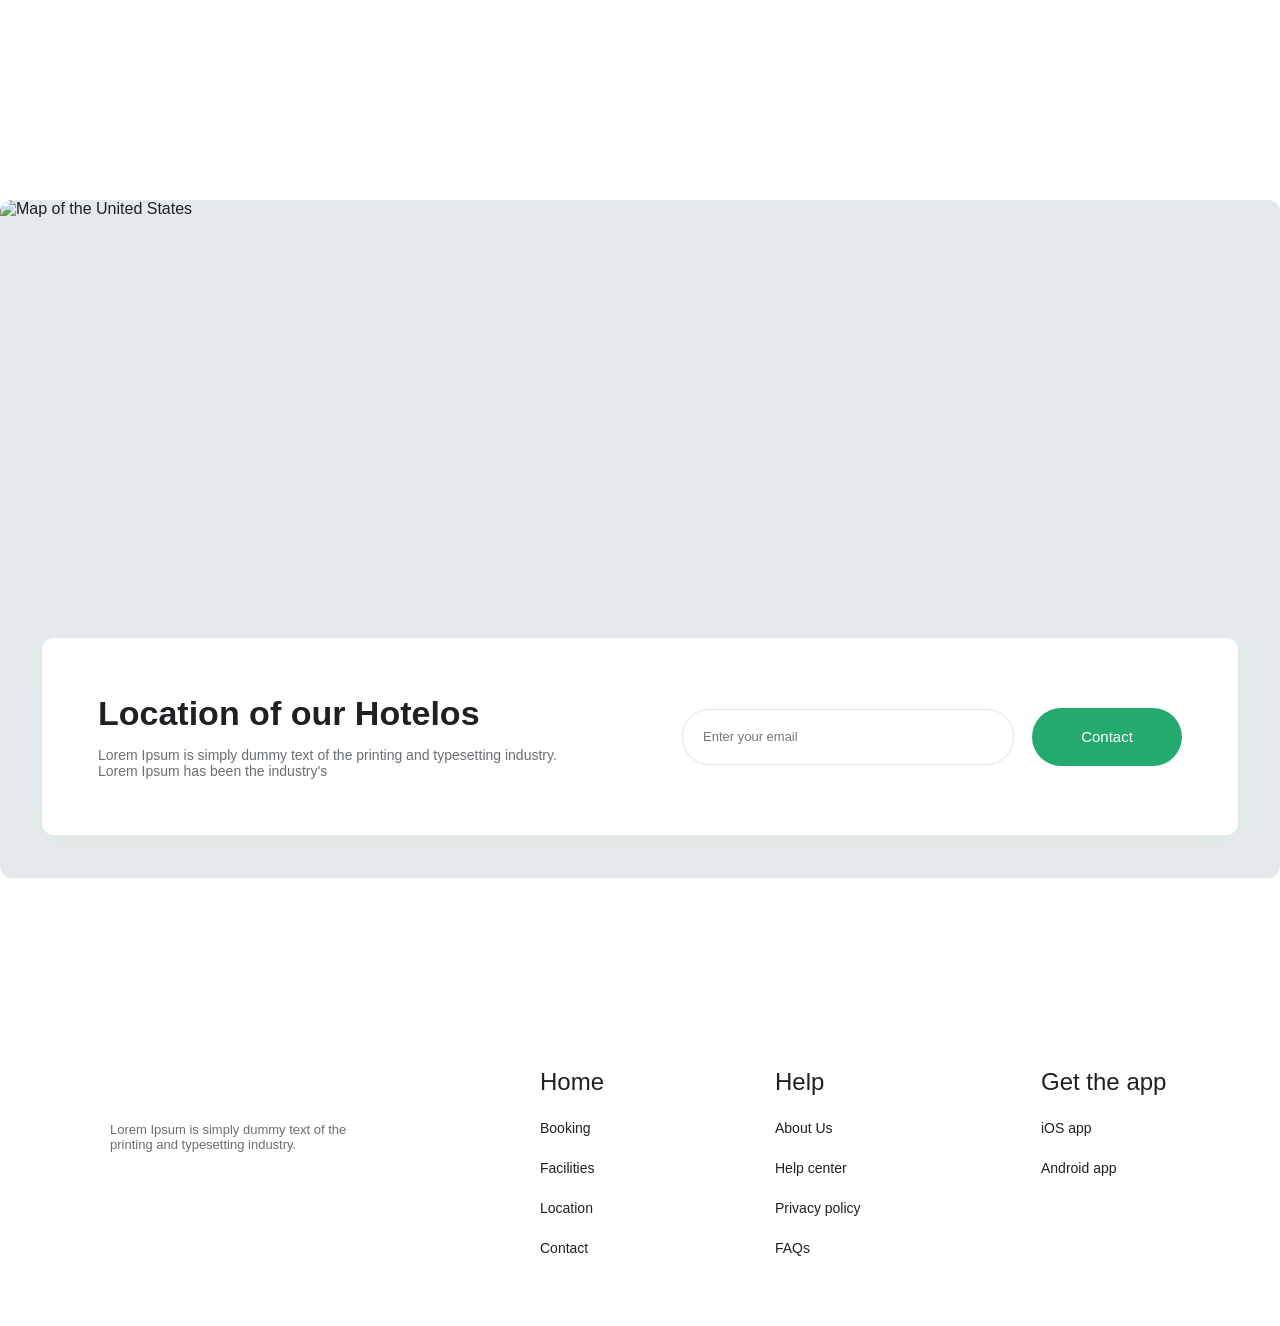
==== commit 10910712: "ninth commit" ====
--- a/voris.html
+++ b/voris.html
@@ -170,5 +170,38 @@
         </div>
     </div>
 </div>
+<div class="foot">
+    <div class="box">
+        <div class="foot-grid">
+            <div class="foot-about">
+                <p class="foot-text">Lorem Ipsum is simply dummy text of the printing and typesetting industry.</p>
+                <div class="foot-social">
+                    <i class="fab fa-facebook"></i>
+                    <i class="fab fa-instagram"></i>
+                    <i class="fab fa-google"></i>
+                </div>
+            </div>
+        <div class="f-col">
+            <p class="f-title">Home</p>
+            <p class="f-link">Booking</p>
+            <p class="f-link">Facilities</p>
+            <p class="f-link">Location</p>
+            <p class="f-link">Contact</p>
+        </div>
+        <div class="f-col">
+            <p class="f-title">Help</p>
+            <p class="f-link">About Us</p>
+            <p class="f-link">Help center</p>
+            <p class="f-link">Privacy policy</p>
+            <p class="f-link">FAQs</p>
+        </div>
+        <div class="f-col">
+            <p class="f-title">Get the app</p>
+            <p class="f-link">iOS app</p>
+            <p class="f-link">Android app</p>
+        </div>
+        </div>
+    </div>
+</div>
 </body>
 </html>
--- a/voris.css
+++ b/voris.css
@@ -688,4 +688,55 @@
     .map-btn{
         width: 236px;
     }
+}
+.foot{
+    margin-top: 190px;
+    padding-bottom: 70px;
+}
+.foot-grid{
+    display: grid;
+    grid-template-columns: 540px 235px 266px 1fr;
+}
+.foot-about{
+    width: 270px;
+    margin: 54px 0px 0px 110px;
+}
+.foot-text{
+    font-size: 13px;
+    color: rgb(105, 110, 115);
+}
+.foot-social{
+    margin-top: 26px;
+}
+.foot-social i{
+    margin-right: 16px;
+    font-size: 16px;
+}
+.f-title{
+    font-size: 24px;
+}
+.f-link{
+    margin-top: 24px;
+    font-size: 14px;
+}
+@media (max-width: 1200px){
+    .foot-grid{
+        grid-template-columns: repeat(3, 1fr);
+        gap: 30px 0px;
+    }
+    .foot-about{
+        grid-column: 1 / 4;
+        margin: 0px;
+    }
+}
+@media (max-width: 700px){
+    .foot{
+        margin-top: 80px;
+    }
+    .foot-grid{
+        grid-template-columns: 1fr 1fr;
+    }
+    .foot-about{
+        grid-column: 1 / 3;
+    }
 }
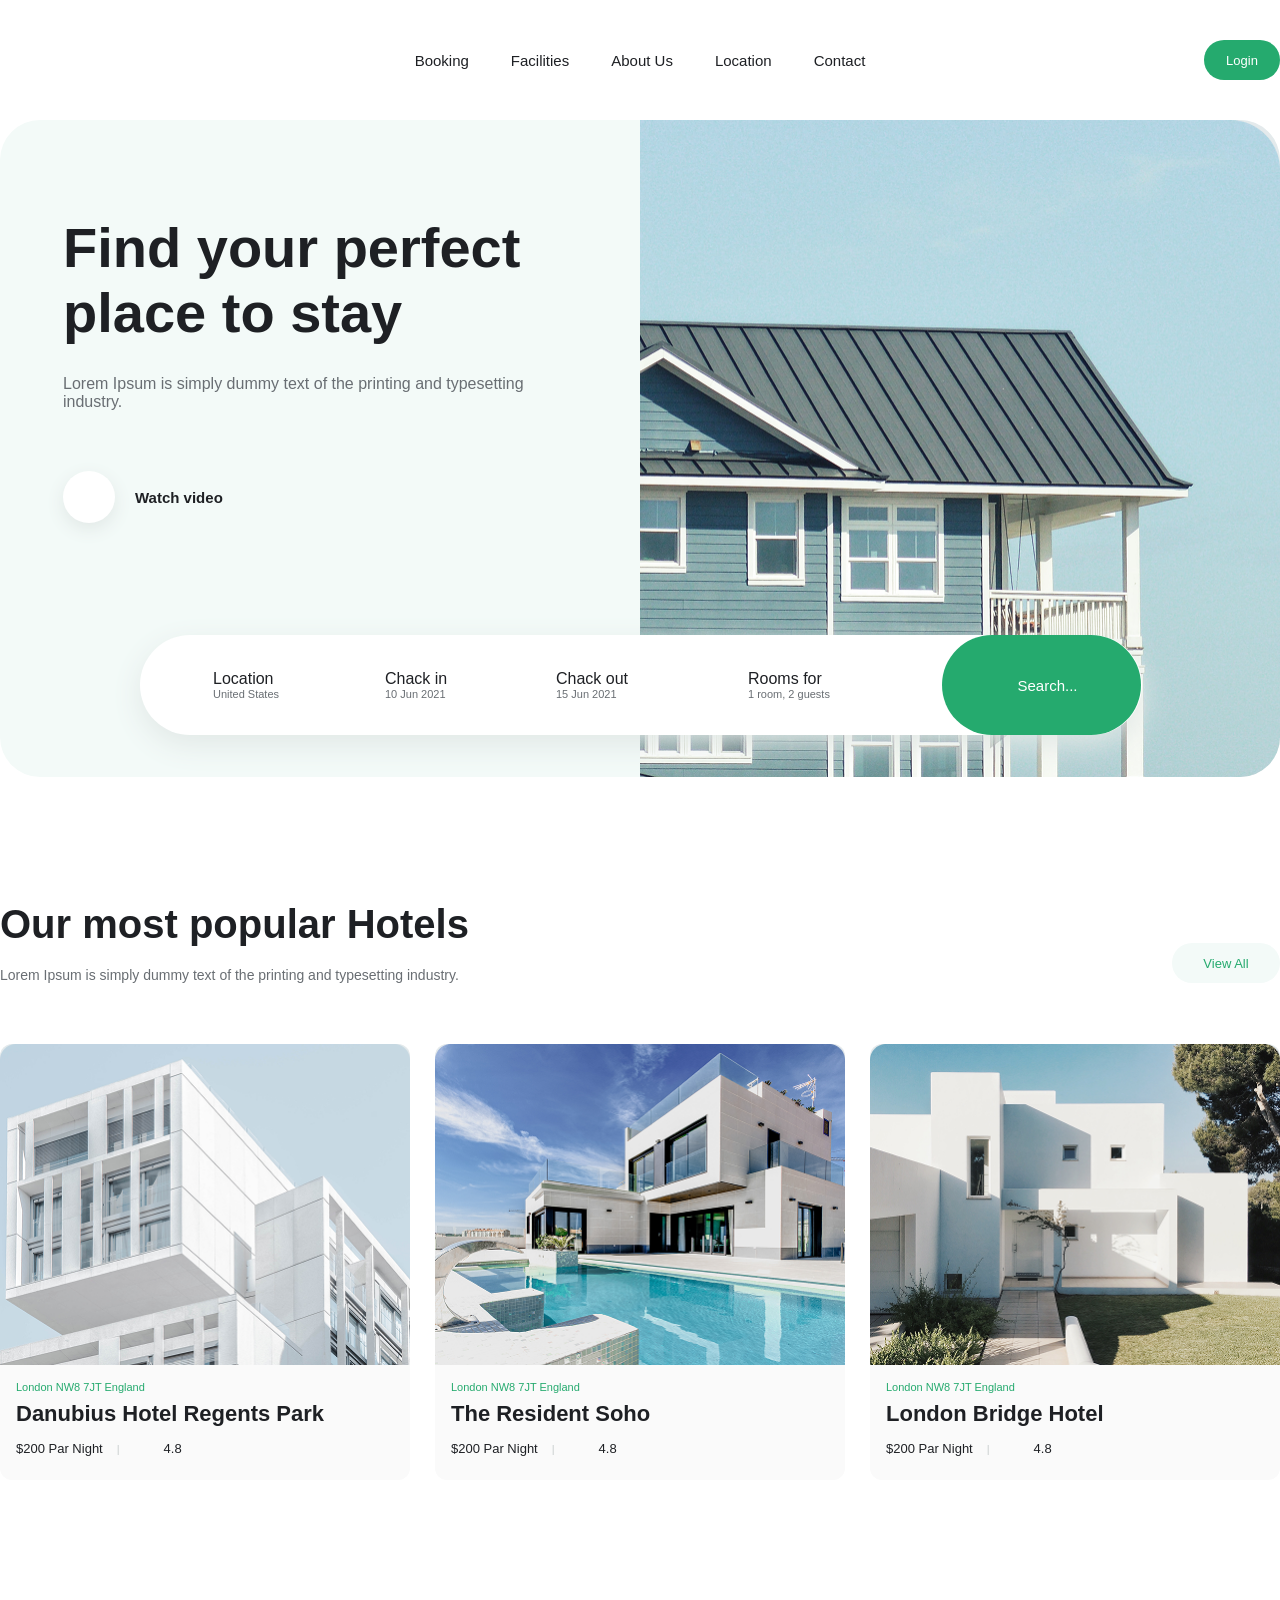
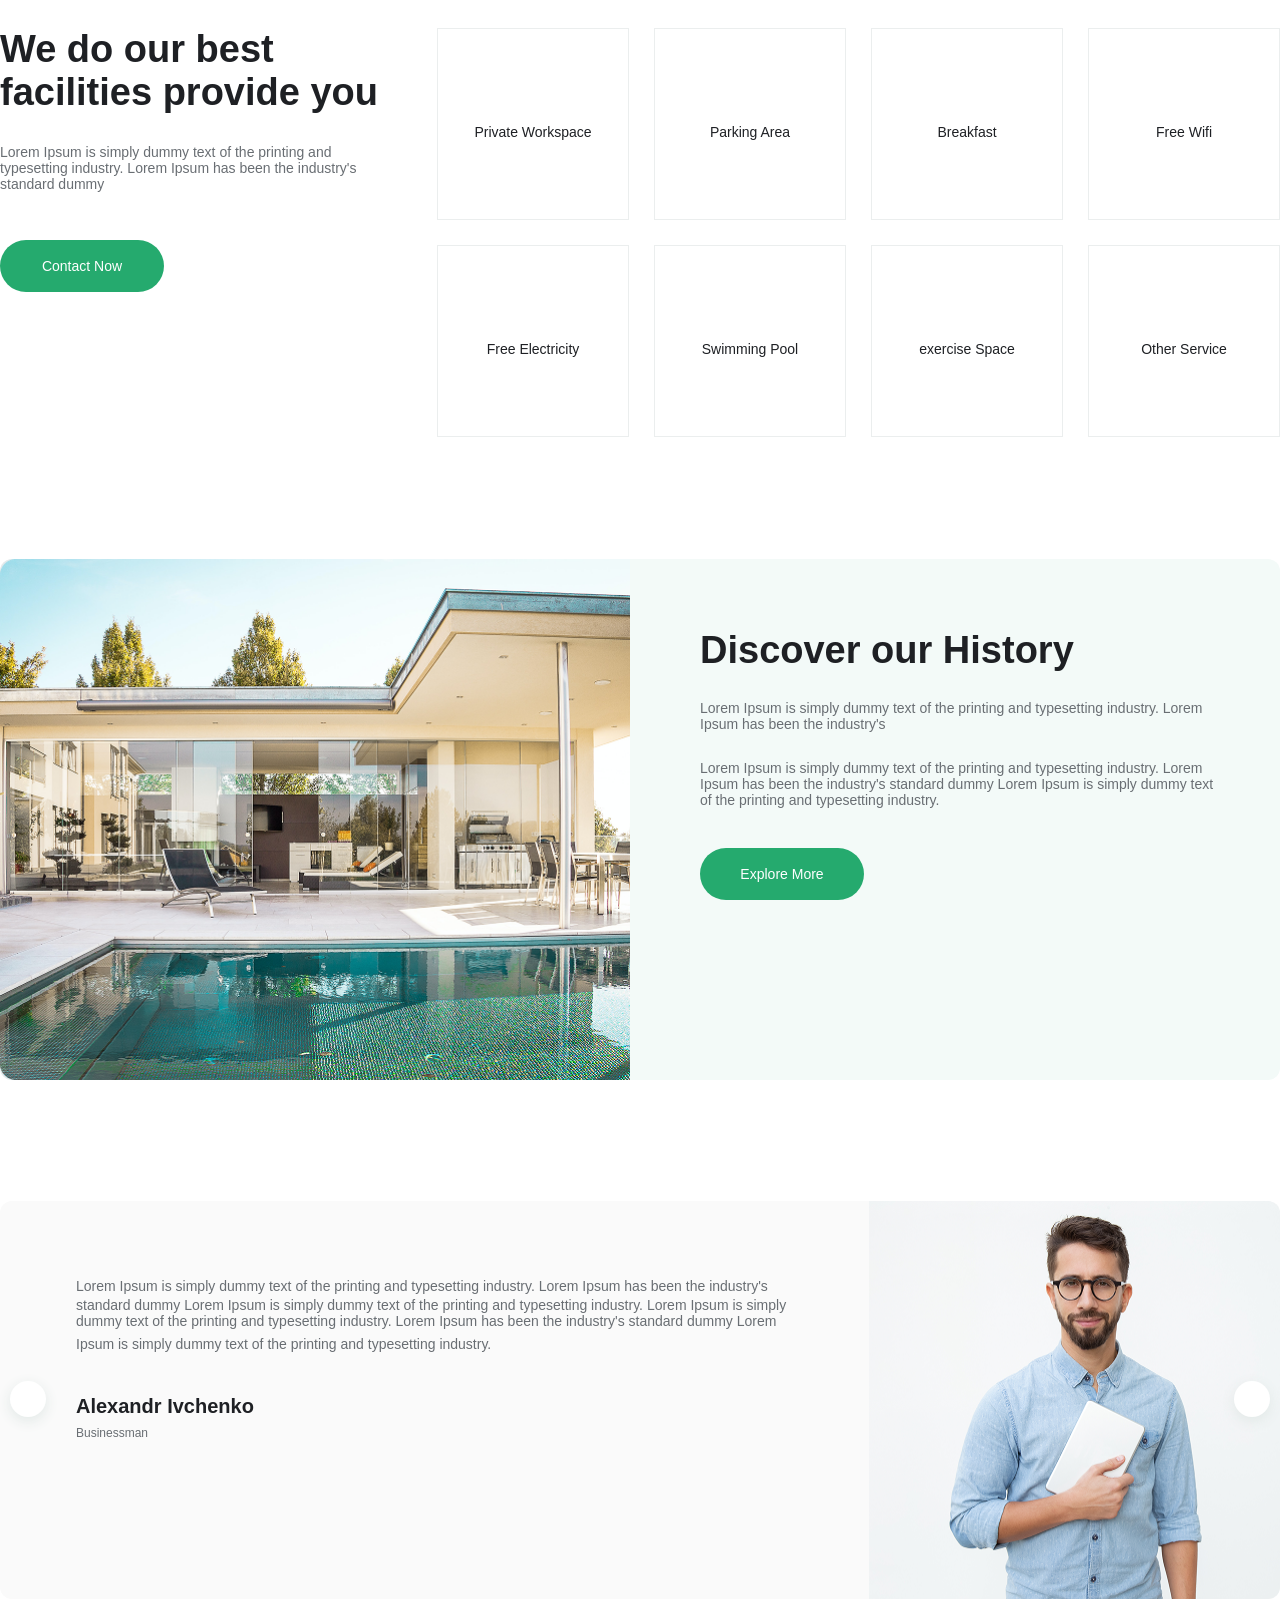
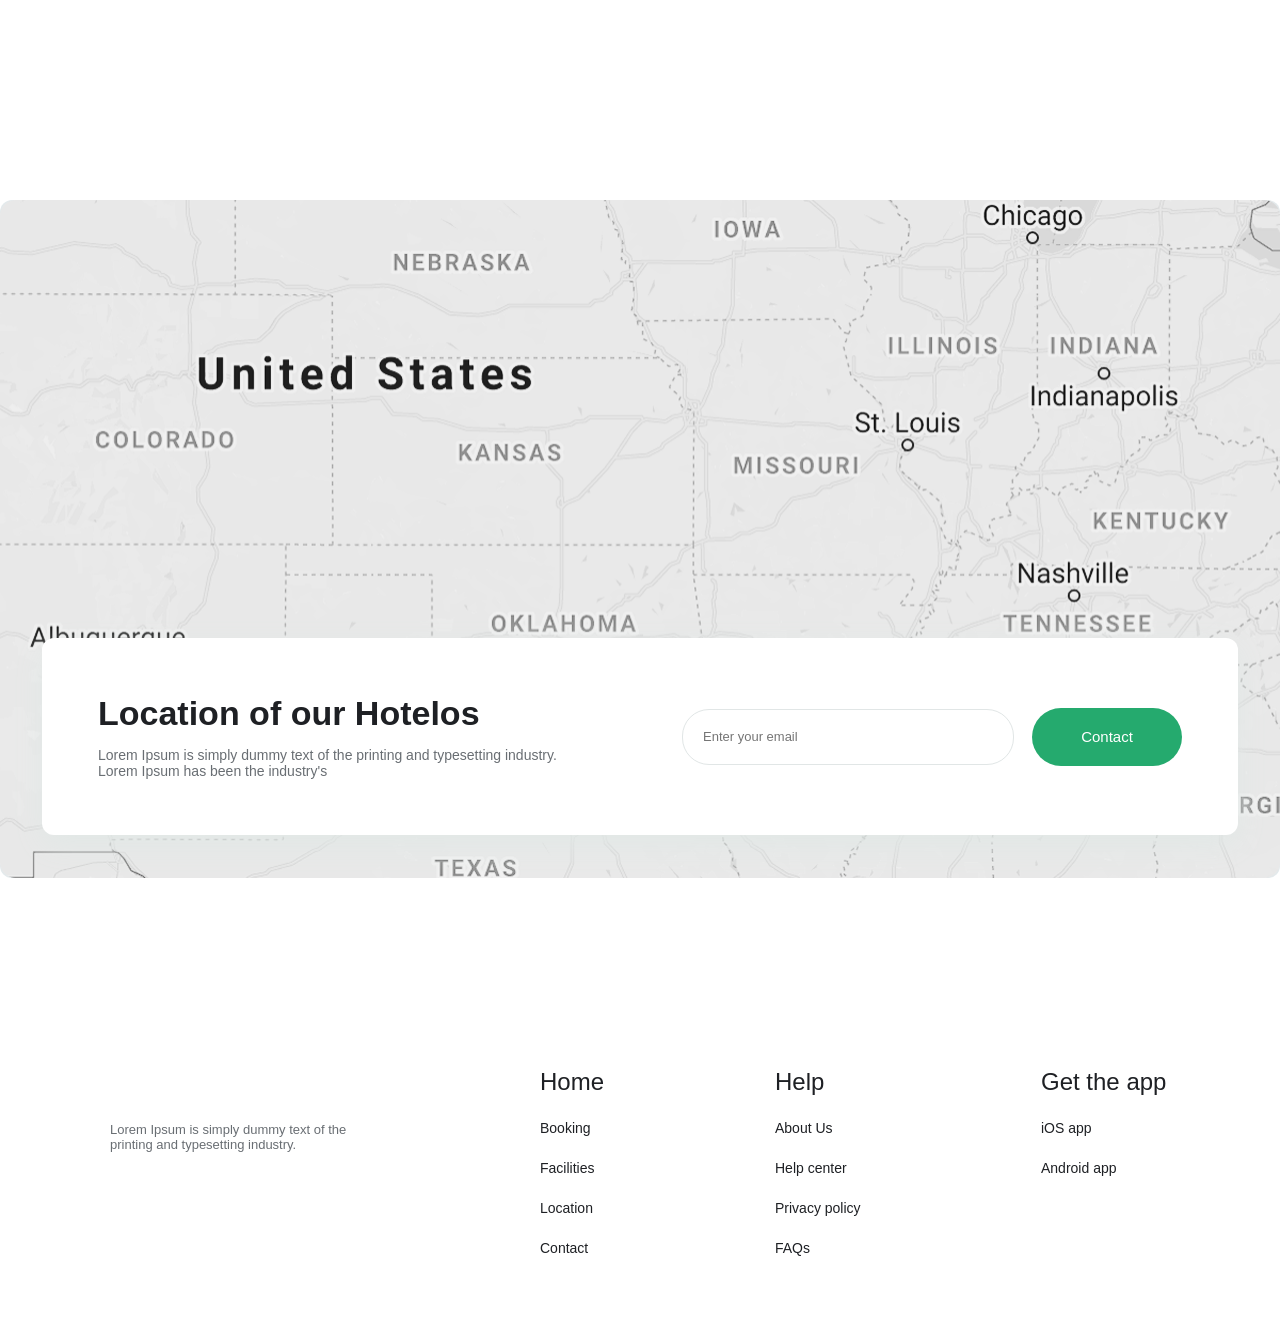
==== commit 5bf4ad7a: "last commit" ====
--- a/voris.html
+++ b/voris.html
@@ -30,7 +30,7 @@
                 <p class="watch-text">Watch video</p>
             </div>
         </div>
-        <img class="hero-img" src="" alt="House with a blue roof">
+        <img class="hero-img" src="./image.png" alt="House with a blue roof">
         <div class="search">
             <div class="s-field">
                 <i class="fas fa-map-marker-alt"></i>
@@ -67,7 +67,7 @@
         </div>
         <div class="h-grid">
             <div class="h-card">
-                <img class="h-img" src="" alt="Modern white building">
+                <img class="h-img" src="./image (3).png" alt="Modern white building">
                 <div class="h-body">
                     <p class="h-loc">London NW8 7JT England</p>
                     <p class="h-name">Danubius Hotel Regents Park</p>
@@ -79,7 +79,7 @@
                 </div>
             </div>
             <div class="h-card">
-                <img class="h-img" src="" alt="Hotel with a swimming pool">
+                <img class="h-img" src="./image (2).png" alt="Hotel with a swimming pool">
                 <div class="h-body">
                     <p class="h-loc">London NW8 7JT England</p>
                     <p class="h-name">The Resident Soho</p>
@@ -91,7 +91,7 @@
                 </div>
             </div>
             <div class="h-card">
-                <img class="h-img" src="" alt="White villa among trees">
+                <img class="h-img" src="./image (1).png" alt="White villa among trees">
                 <div class="h-body">
                     <p class="h-loc">London NW8 7JT England</p>
                     <p class="h-name">London Bridge Hotel</p>
@@ -129,7 +129,7 @@
 <div class="history">
     <div class="box">
         <div class="hist">
-            <img class="hist-img" src="" alt="Villa with a swimming pool">
+            <img class="hist-img" src="./image (4).png" alt="Villa with a swimming pool">
             <div class="hist-right">
                 <h2 class="hist-title">Discover our History</h2>
                 <p class="hist-text">Lorem Ipsum is simply dummy text of the printing and typesetting industry. Lorem Ipsum has been the industry's</p>
@@ -147,7 +147,7 @@
                 <p class="rev-name">Alexandr Ivchenko</p>
                 <p class="rev-role">Businessman</p>
             </div>
-            <img class="rev-img" src="" alt="Alexandr Ivchenko">
+            <img class="rev-img" src="./image (5).png" alt="Alexandr Ivchenko">
             <div class="arrow a-left"><i class="fas fa-chevron-left"></i></div>
             <div class="arrow a-right"><i class="fas fa-chevron-right"></i></div>
         </div>
@@ -156,7 +156,7 @@
 <div class="map-sec">
     <div class="box">
         <div class="map-box">
-            <img class="map-img" src="" alt="Map of the United States">
+            <img class="map-img" src="./map.png" alt="Map of the United States">
             <div class="map-card">
                 <div>
                     <h2 class="map-title">Location of our Hotelos</h2>
